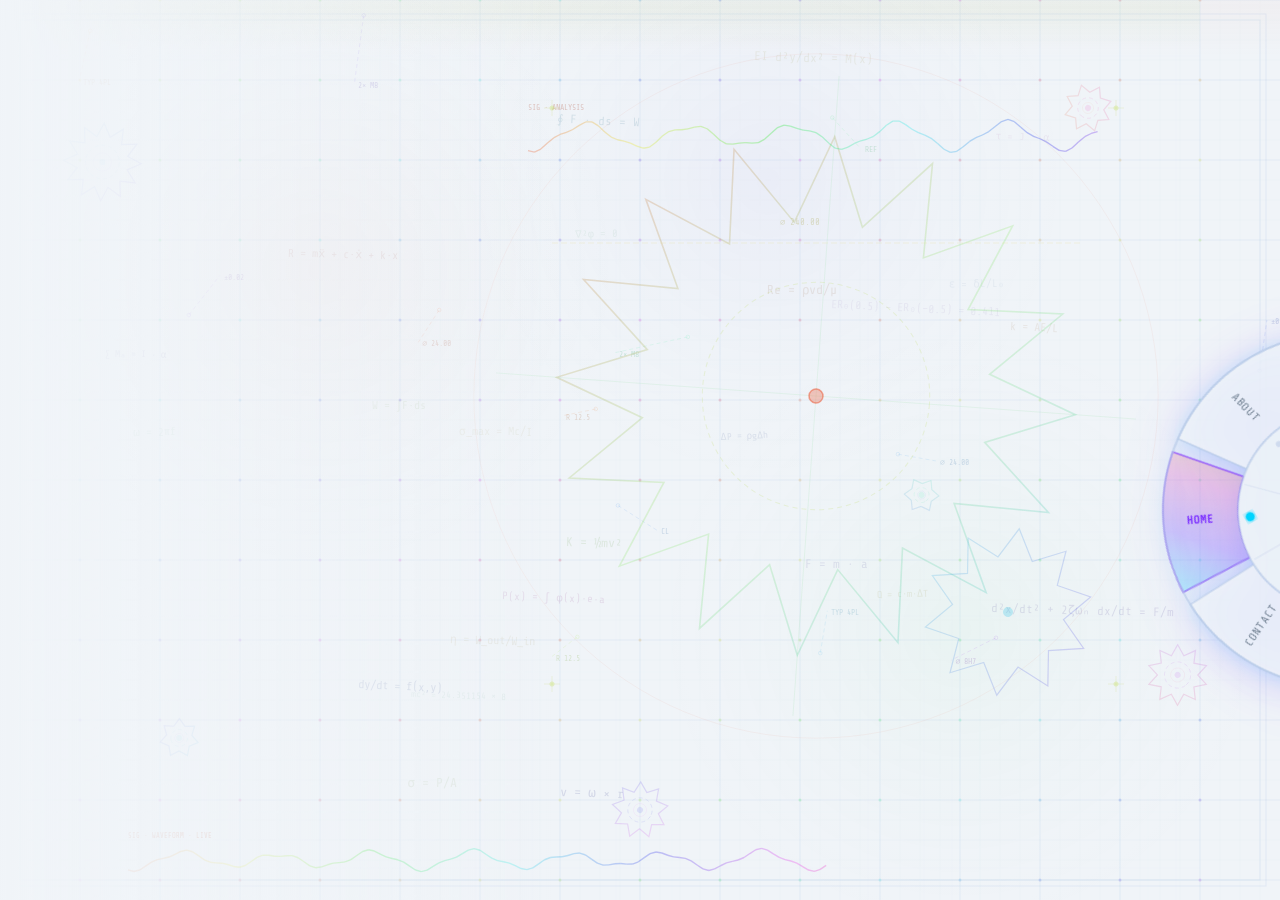
==== index.html @ 02026df6 "Update index.html" ====
<!DOCTYPE html>
<html lang="en">
<head>
<meta charset="UTF-8">
<meta name="viewport" content="width=device-width, initial-scale=1.0, viewport-fit=cover">
<meta name="theme-color" content="#f0f4f8">
<link rel="icon" type="image/x-icon" href="Images/Favicon.png">
<title>Omegga RS</title>
<link rel="stylesheet" href="style.css">
<link href="https://fonts.googleapis.com/css2?family=Share+Tech+Mono&family=Rajdhani:wght@400;500;600;700&family=Space+Mono:wght@400;700&display=swap" rel="stylesheet">
</head>
<body>

<!-- SVG defs for holo gradient on stroke/fill -->
<svg style="position:absolute;width:0;height:0;overflow:hidden" aria-hidden="true">
  <defs>
    <linearGradient id="holo-stroke" x1="0%" y1="0%" x2="100%" y2="0%">
      <stop offset="0%"   stop-color="#00d4ff"/>
      <stop offset="33%"  stop-color="#7b2fff"/>
      <stop offset="66%"  stop-color="#ff3cac"/>
      <stop offset="100%" stop-color="#f8b500"/>
    </linearGradient>
    <linearGradient id="holo-stroke-v" x1="0%" y1="0%" x2="0%" y2="100%">
      <stop offset="0%"   stop-color="#00d4ff"/>
      <stop offset="50%"  stop-color="#7b2fff"/>
      <stop offset="100%" stop-color="#ff3cac"/>
    </linearGradient>
  </defs>
</svg>



<!-- BG CANVAS -->
<canvas id="bg-canvas"></canvas>

<!-- HALF-WHEEL NAV -->
<div id="wheel-nav">
  <svg id="wheel-svg" viewBox="0 0 240 240" fill="none" xmlns="http://www.w3.org/2000/svg"></svg>
</div>

<!-- SPA WRAPPER -->
<div id="app">

  <!-- PAGE: HOME -->
  <div class="page active" id="page-home" style="position:relative;">
    <div id="logo-fixed">
    <img src="Images/Logo.png" alt="Omegga RS">
    </div>
    <canvas id="schematic-canvas" style="position:absolute;inset:0;width:100%;height:100%;pointer-events:none;z-index:0;"></canvas>
    <div style="position:relative;z-index:1;">
      <div class="hero-stamp">// Design. Develop. Deliver</div>
      <h1 class="hero-h1">
        Engineering
        <span class="h1-holo">Innovation</span>
        <span class="h1-sub">Into Reality</span>
      </h1>
      <div class="hero-annotation">
        <div class="ha-bar"></div><div class="ha-dot"></div>
        <div class="ha-label">DWG NO. ORS-2022-001 · REV A</div>
        <div class="ha-line"></div>
      </div>
      <p class="hero-sub">Innovative and tailored mechanical design services — from evolutionary concepts to precision-built special purpose machines — for businesses of all sizes.</p>
      <div class="hero-actions">
        <button class="btn-primary" onclick="goToPage(6)">▶ Start a Project</button>
        <button class="btn-ghost"   onclick="goToPage(5)">View Portfolio</button>
      </div>
      <div class="hero-stats">
        <div class="stat-wrap"><div class="stat-num">40<span class="stat-unit">+</span></div><div class="stat-lbl">Projects Delivered</div></div>
        <div class="stat-wrap"><div class="stat-num">12<span class="stat-unit">+</span></div><div class="stat-lbl">Industries Served</div></div>
        <div class="stat-wrap"><div class="stat-num">100<span class="stat-unit">%</span></div><div class="stat-lbl">Client Retention</div></div>
      </div>
    </div>
  </div>

  <!-- PAGE: ABOUT -->
  <div class="page" id="page-about">
    <div class="holo-eyebrow reveal">About Company</div>
    <h2 class="sec-title reveal">Who We Are</h2>
    <div class="holo-rule reveal"></div>
    <div class="about-grid">
      <div class="reveal">
        <p class="about-body">We, Omegga Right Solutions, offer innovative and tailored design services to businesses of all sizes. With a focus on creativity and functionality, we collaborate closely with our clients to understand their needs and deliver visually captivating and user-friendly solutions.</p>
        <p class="about-body">From evolutionary refinements to ground-up revolutionary designs, our engineering team brings deep mechanical expertise to every project — ensuring each solution is technically rigorous and commercially viable.</p>
        <div class="spec-table">
          <div class="spec-row"><div class="spec-key">Speciality</div><div class="spec-val">Mechanical Design &amp; Automation</div></div>
          <div class="spec-row"><div class="spec-key">Location</div><div class="spec-val">Coimbatore, Tamil Nadu, India</div></div>
          <div class="spec-row"><div class="spec-key">Focus</div><div class="spec-val">Creativity · Functionality · Precision</div></div>
          <div class="spec-row"><div class="spec-key">Clients</div><div class="spec-val">Startup to Enterprise — All Sizes</div></div>
          <div class="spec-row"><div class="spec-key">Standard</div><div class="spec-val">ISO-aligned Design &amp; Analysis</div></div>
        </div>
      </div>
      <div class="about-holo-panel reveal">
        <div class="ahp-inner">
          <div class="ahp-title-block">
            <div class="ahp-tb-label">Omegga Right Solutions — Company Profile</div>
            <div class="ahp-tb-name">Engineering Innovation Into Reality</div>
          </div>
          <div class="ahp-tagline">"We engineer what others only imagine."</div>
          <div class="ahp-tags">
            <span class="ahp-tag">CAD Modelling</span><span class="ahp-tag">FEA Simulation</span>
            <span class="ahp-tag">DFM Review</span><span class="ahp-tag">CAM Programming</span>
            <span class="ahp-tag">Value Engineering</span><span class="ahp-tag">SPM Design</span>
            <span class="ahp-tag">Thermal Analysis</span><span class="ahp-tag">Fatigue Analysis</span>
            <span class="ahp-tag">Re-Engineering</span>
          </div>
        </div>
      </div>
    </div>
    <div class="page-footer">
      <div class="footer-logo">
        <svg viewBox="0 0 64 64" fill="none"><path d="M32 20a12 12 0 1 0 0 24 12 12 0 0 0 0-24z" stroke="url(#holo-stroke)" stroke-width="2"/><path d="M27 4h10v6l2 1 4.24-4.24 7.07 7.07L46.07 18l1 2h6v10h-6l-1 2 4.24 4.24-7.07 7.07L39 39l-2 1v6H27v-6l-2-1-4.24 4.24-7.07-7.07L17.93 32l-1-2H11V20h6l1-2-4.24-4.24 7.07-7.07L25 11l2-1V4z" stroke="url(#holo-stroke)" stroke-width="1.5" stroke-linejoin="round"/></svg>
        OMEGGA RS
      </div>
      <p>© 2022 Omegga Right Solutions · All rights reserved.</p>
    </div>
  </div>

  <!-- PAGE: SERVICES -->
  <div class="page" id="page-services">
    <div class="holo-eyebrow reveal">What We Do</div>
    <h2 class="sec-title reveal">Our Services</h2>
    <div class="holo-rule reveal"></div>
    <p class="sec-lead reveal">Five integrated engineering disciplines — working individually or in combination to take your project from concept to commission.</p>
    <div class="svc-grid reveal" style="margin-top:32px">
      <div class="svc-card svc-feat">
        <div>
          <div class="svc-num">SVC · 01</div>
          <div class="svc-icon-wrap"><svg viewBox="0 0 40 40" fill="none"><circle cx="20" cy="20" r="8" stroke-width="1.5"/><path d="M17 6h6v4l2.5 1L29 7.5 32.5 11 29 14.5l1 2.5H34v6h-4l-1 2.5 3.5 3.5L29 32l-3.5-3.5-2.5 1V34h-6v-4l-2.5-1L11 32.5 7.5 29 11 25.5l-1-2.5H6v-6h4l1-2.5L7.5 11 11 7.5l3.5 3.5 2.5-1V6z" stroke-width="1.5" stroke-linejoin="round"/></svg></div>
          <h3>Mechanical Design</h3>
          <p>Comprehensive design solutions spanning the full spectrum — from incremental evolution to ground-up reinvention, validated with CAD and simulation before a single part is made.</p>
        </div>
        <div style="padding-top:48px"><ul class="svc-sub"><li>Evolutionary Designs</li><li>Revolutionary Designs</li><li>Re-Engineering Designs</li></ul></div>
        <div class="svc-bar-top"></div>
      </div>
      <div class="svc-card">
        <div class="svc-num">SVC · 02</div>
        <div class="svc-icon-wrap"><svg viewBox="0 0 40 40" fill="none"><rect x="5" y="8" width="30" height="24" rx="2" stroke-width="1.5"/><path d="M12 20h4l3-6 4 12 3-6h4" stroke-width="1.5" stroke-linecap="round" stroke-linejoin="round"/></svg></div>
        <h3>Design Analysis</h3>
        <p>Simulation-driven validation ensuring structural integrity, fatigue life, and thermal performance before any metal is cut.</p>
        <ul class="svc-sub"><li>Structural Analysis</li><li>Fatigue Analysis</li><li>Thermal Analysis</li></ul>
        <div class="svc-bar-top"></div>
      </div>
      <div class="svc-card">
        <div class="svc-num">SVC · 03</div>
        <div class="svc-icon-wrap"><svg viewBox="0 0 40 40" fill="none"><rect x="6" y="6" width="12" height="12" rx="1" stroke-width="1.5"/><rect x="22" y="6" width="12" height="12" rx="1" stroke-width="1.5"/><rect x="6" y="22" width="12" height="12" rx="1" stroke-width="1.5"/><rect x="22" y="22" width="12" height="12" rx="1" stroke-width="1.5"/></svg></div>
        <h3>Operational Management</h3>
        <p>End-to-end manufacturing support — CNC toolpath programming to systematic process optimisation for better yields.</p>
        <ul class="svc-sub"><li>CAM Programming</li><li>Process Optimisation</li></ul>
        <div class="svc-bar-top"></div>
      </div>
      <div class="svc-card">
        <div class="svc-num">SVC · 04</div>
        <div class="svc-icon-wrap"><svg viewBox="0 0 40 40" fill="none"><rect x="4" y="16" width="10" height="18" rx="1" stroke-width="1.5"/><rect x="15" y="10" width="10" height="24" rx="1" stroke-width="1.5"/><rect x="26" y="6" width="10" height="28" rx="1" stroke-width="1.5"/><path d="M4 34h32" stroke-width="1.5" stroke-linecap="round"/></svg></div>
        <h3>Customised Machinery</h3>
        <p>Purpose-built machines engineered for your production volumes, space constraints, and budget targets.</p>
        <ul class="svc-sub"><li>Special Purpose Machine Design</li><li>Low Cost Automation Machine Design</li></ul>
        <div class="svc-bar-top"></div>
      </div>
      <div class="svc-card">
        <div class="svc-num">SVC · 05</div>
        <div class="svc-icon-wrap"><svg viewBox="0 0 40 40" fill="none"><path d="M20 6l3.5 7 7.7 1.1-5.6 5.5 1.3 7.7-6.9-3.6-6.9 3.6 1.3-7.7-5.6-5.5 7.7-1.1z" stroke-width="1.5" stroke-linejoin="round"/><path d="M12 30l-4 4M28 30l4 4" stroke-width="1.5" stroke-linecap="round"/></svg></div>
        <h3>Cost Optimisation</h3>
        <p>Systematic cost reduction through rigorous analysis and value engineering — more performance per rupee spent.</p>
        <ul class="svc-sub"><li>Cost Analysis</li><li>Value Engineering</li></ul>
        <div class="svc-bar-top"></div>
      </div>
    </div>
  </div>

  <!-- PAGE: PROCESS -->
  <div class="page" id="page-process">
    <div class="holo-eyebrow reveal">How We Work</div>
    <h2 class="sec-title reveal">From Brief to Build</h2>
    <div class="holo-rule reveal"></div>
    <p class="sec-lead reveal">A structured engineering process that keeps every project on time and on spec.</p>
    <div class="process-track reveal">
      <div class="proc-step"><div class="proc-dial"><svg viewBox="0 0 62 62" fill="none"><circle cx="31" cy="31" r="28" stroke="#d0dbe8" stroke-width="2"/><circle cx="31" cy="31" r="22" stroke="url(#holo-stroke)" stroke-width="1.5" stroke-dasharray="4 3"/><circle cx="31" cy="31" r="14" stroke="#b0c8e0" stroke-width="1"/><circle cx="31" cy="31" r="5" fill="url(#holo-stroke-v)"/><text x="31" y="35" text-anchor="middle" font-family="'Share Tech Mono',monospace" font-size="9" fill="#3a5068">01</text></svg></div><h4>Discover</h4><p>Requirements workshop — map constraints, timelines, and success criteria.</p></div>
      <div class="proc-step"><div class="proc-dial"><svg viewBox="0 0 62 62" fill="none"><circle cx="31" cy="31" r="28" stroke="#d0dbe8" stroke-width="2"/><circle cx="31" cy="31" r="22" stroke="url(#holo-stroke)" stroke-width="1.5" stroke-dasharray="4 3"/><circle cx="31" cy="31" r="14" stroke="#b0c8e0" stroke-width="1"/><circle cx="31" cy="31" r="5" fill="url(#holo-stroke-v)"/><text x="31" y="35" text-anchor="middle" font-family="'Share Tech Mono',monospace" font-size="9" fill="#3a5068">02</text></svg></div><h4>Design</h4><p>CAD modelling, FEA simulation, and tolerance analysis before anything is made.</p></div>
      <div class="proc-step"><div class="proc-dial"><svg viewBox="0 0 62 62" fill="none"><circle cx="31" cy="31" r="28" stroke="#d0dbe8" stroke-width="2"/><circle cx="31" cy="31" r="22" stroke="url(#holo-stroke)" stroke-width="1.5" stroke-dasharray="4 3"/><circle cx="31" cy="31" r="14" stroke="#b0c8e0" stroke-width="1"/><circle cx="31" cy="31" r="5" fill="url(#holo-stroke-v)"/><text x="31" y="35" text-anchor="middle" font-family="'Share Tech Mono',monospace" font-size="9" fill="#3a5068">03</text></svg></div><h4>Prototype</h4><p>Rapid build and structured testing against your acceptance criteria.</p></div>
      <div class="proc-step"><div class="proc-dial"><svg viewBox="0 0 62 62" fill="none"><circle cx="31" cy="31" r="28" stroke="#d0dbe8" stroke-width="2"/><circle cx="31" cy="31" r="22" stroke="url(#holo-stroke)" stroke-width="1.5" stroke-dasharray="4 3"/><circle cx="31" cy="31" r="14" stroke="#b0c8e0" stroke-width="1"/><circle cx="31" cy="31" r="5" fill="url(#holo-stroke-v)"/><text x="31" y="35" text-anchor="middle" font-family="'Share Tech Mono',monospace" font-size="9" fill="#3a5068">04</text></svg></div><h4>Deliver</h4><p>Production hand-off, installation support, and post-commissioning follow-up.</p></div>
    </div>
  </div>

  <!-- PAGE: TEAM -->
  <div class="page" id="page-team">
    <div class="holo-eyebrow reveal">The People</div>
    <h2 class="sec-title reveal">Our Team</h2>
    <div class="holo-rule reveal"></div>
    <p class="sec-lead reveal">United by a single conviction — precision is not optional.</p>
    <div class="team-grid reveal">

      <div class="team-card">
        <div class="team-card-top"></div>
        <div class="team-avatar">
          <div class="team-avatar-ring"></div>
          <div class="team-avatar-inner">
            <svg viewBox="0 0 40 40" fill="none" xmlns="http://www.w3.org/2000/svg"><circle cx="20" cy="14" r="7" stroke-width="1.5"/><path d="M6 36c0-7.732 6.268-14 14-14s14 6.268 14 14" stroke-width="1.5" stroke-linecap="round"/></svg>
          </div>
        </div>
        <div class="team-info">
          <div class="team-id">ENG · 001</div>
          <div class="team-name">Hariharan J</div>
          <div class="team-role">Founder &amp; Lead R&amp;D Engineer</div>
          <div class="team-divider"></div>
          <div class="team-bio">
            Leads innovation and engineering excellence at Omegga Right Solutions, transforming concepts into market-ready products. Specializes in product development, special-purpose machinery, industrial automation, and design optimization, delivering reliable and cost-effective engineering solutions from concept to production.
          </div>
          <div class="team-skills">
            <span class="team-skill">Product Development</span>
            <span class="team-skill">Industrial Automation</span>
            <span class="team-skill">SPM Design</span>
          </div>
        </div>
      </div>  

      <div class="team-card">
        <div class="team-card-top"></div>
        <div class="team-avatar">
          <div class="team-avatar-ring"></div>
          <div class="team-avatar-inner">
            <svg viewBox="0 0 40 40" fill="none" xmlns="http://www.w3.org/2000/svg"><circle cx="20" cy="14" r="7" stroke-width="1.5"/><path d="M6 36c0-7.732 6.268-14 14-14s14 6.268 14 14" stroke-width="1.5" stroke-linecap="round"/></svg>
          </div>
        </div>
        <div class="team-info">
          <div class="team-id">ENG · 002</div>
          <div class="team-name">Yogaraj Prabaharan</div>
          <div class="team-role">Business Development Executive</div>
          <div class="team-divider"></div>
          <div class="team-bio">
            Drives business growth by identifying new opportunities, building strong client relationships, and delivering tailored engineering solutions. Collaborates closely with the technical team to convert customer requirements into successful projects and long-term partnerships.
          </div>
          <div class="team-skills">
            <span class="team-skill">Business Development</span>
            <span class="team-skill">Client Relations</span>
            <span class="team-skill">Sales Strategy</span>
          </div>
        </div>
      </div>

      <div class="team-card">
        <div class="team-card-top"></div>
        <div class="team-avatar">
          <div class="team-avatar-ring"></div>
          <div class="team-avatar-inner">
            <svg viewBox="0 0 40 40" fill="none" xmlns="http://www.w3.org/2000/svg"><circle cx="20" cy="14" r="7" stroke-width="1.5"/><path d="M6 36c0-7.732 6.268-14 14-14s14 6.268 14 14" stroke-width="1.5" stroke-linecap="round"/></svg>
          </div>
        </div>
        <div class="team-info">
          <div class="team-id">ENG · 003</div>
          <div class="team-name">Tamilarasan</div>
          <div class="team-role">Marketing Executive</div>
          <div class="team-divider"></div>
          <div class="team-bio">
            Strengthens the company's brand presence by developing marketing strategies, creating engaging campaigns, and promoting engineering solutions across digital and offline platforms. Focused on generating quality leads and increasing market visibility.
          </div>
          <div class="team-skills">
            <span class="team-skill">Digital Marketing</span>
            <span class="team-skill">Brand Promotion</span>
            <span class="team-skill">Lead Generation</span>
          </div>
        </div>
      </div>

      <div class="team-card">
        <div class="team-card-top"></div>
        <div class="team-avatar">
          <div class="team-avatar-ring"></div>
          <div class="team-avatar-inner">
            <svg viewBox="0 0 40 40" fill="none" xmlns="http://www.w3.org/2000/svg"><circle cx="20" cy="14" r="7" stroke-width="1.5"/><path d="M6 36c0-7.732 6.268-14 14-14s14 6.268 14 14" stroke-width="1.5" stroke-linecap="round"/></svg>
          </div>
        </div>
        <div class="team-info">
          <div class="team-id">ENG · 004</div>
          <div class="team-name">Arshath Dharvesh H</div>
          <div class="team-role">CAD &amp; Product Design Engineer</div>
          <div class="team-divider"></div>
          <div class="team-bio">
            Specializes in transforming innovative concepts into manufacturable products through advanced CAD modeling, product development, and engineering optimization. Experienced in industrial machinery, automation systems, enclosures, and production-ready design solutions.
          </div>
          <div class="team-skills">
            <span class="team-skill">Product Design</span>
            <span class="team-skill">CAD Modeling</span>
            <span class="team-skill">DFM</span>
          </div>
        </div>
      </div>  
    </div>
  </div>

  <!-- PAGE: PORTFOLIO -->
  <div class="page" id="page-portfolio">
    <div class="holo-eyebrow reveal">Selected Work</div>
    <h2 class="sec-title reveal">Portfolio</h2>
    <div class="holo-rule reveal"></div>
    <p class="sec-lead reveal">A cross-section of projects spanning agriculture, medical, and industrial manufacturing.</p>
    <div class="port-grid reveal">
      <div class="port-card"><div class="port-shine"></div><div class="port-num">P-001</div><div class="port-year">2024</div><div class="port-tag">Robotics · Agriculture</div><h3>Autonomous Agricultural Robot</h3><p>GPS-guided field robot with vision-based crop monitoring for sub-1-acre precision agriculture.</p></div>
      <div class="port-card"><div class="port-shine"></div><div class="port-num">P-002</div><div class="port-year">2024</div><div class="port-tag">Product Design · Medical</div><h3>Medical-Grade Device Enclosure</h3><p>IP67 enclosure for portable diagnostic device with EMI shielding and ergonomic form factor.</p></div>
      <div class="port-card"><div class="port-shine"></div><div class="port-num">P-003</div><div class="port-year">2023</div><div class="port-tag">Automation · Manufacturing</div><h3>Special Purpose Machine — SPM</h3><p>Pneumatically actuated multi-station assembly SPM reducing cycle time by 62%.</p></div>
      <div class="port-card"><div class="port-shine"></div><div class="port-num">P-004</div><div class="port-year">2024</div><div class="port-tag">Consultancy · FMCG</div><h3>Packaging Line Optimisation</h3><p>End-to-end DFM audit and line redesign cutting scrap by 38% for a high-volume FMCG client.</p></div>
    </div>
  </div>

  <!-- PAGE: CONTACT -->
  <div class="page" id="page-contact">
    <div class="holo-eyebrow reveal">Get in Touch</div>
    <h2 class="sec-title reveal">Start a Conversation</h2>
    <div class="holo-rule reveal"></div>
    <div class="contact-grid">
      <div class="reveal">
        <p class="contact-intro">Tell us about your project and we'll respond within one working day with an initial scope assessment — no obligation.</p>
        <div class="contact-details">
          <div class="cd-row"><div class="cd-icon">📍</div><div class="cd-text"><a href="https://maps.app.goo.gl/1ox7oFUoErEqBAXW9" target="blank" class="cd-link">Coimbatore, Tamil Nadu, India</a></div></div>
          <div class="cd-row"><div class="cd-icon">✉</div><div class="cd-text"><a href="mailto:omegga.rightsolutions@gmail.com" class="cd-link">omegga.rightsolutions@gmail.com</a></div></div>
          <div class="cd-row"><div class="cd-icon">📞</div><div class="cd-text"><a href="tel:+918667512745" class="cd-link">+91 86675 12745</a></div></div>
        </div>
      </div>
      <div class="reveal">
        <form id="contactForm" class="contact-form">
          <div class="form-fields">
            <div class="form-row-2">
              <div class="field"><label>Name</label><input type="text" id="name" placeholder="Your Name..." required></div>
              <div class="field"><label>Contact No.</label><input type="tel" id="phone" placeholder="9876543210" required></div>
            </div>
            <div class="field"><label>Email Address</label><input type="email" id="email" placeholder="abc.com" required></div>
            <div class="field"><label>Service Needed</label>
              <select id="subject"><option value="">Select a service…</option><option>Mechanical Design</option><option>Design Analysis</option><option>Operational Management</option><option>Customised Machinery</option><option>Cost Optimisation</option><option>Multiple Services</option><option>Other / Not Sure</option></select>
            </div>
            <div class="field"><label>Project Details</label><textarea id="message" placeholder="Describe your project — scope, timeline, constraints…" required></textarea></div>
          </div>
          <div class="form-foot">
            <span class="form-note">▶ Response within 24 hours.</span>
            <button type="submit" class="btn-primary">Send Message ▶</button>
          </div>
        </form>
      </div>
    </div>
    <div class="page-footer">
      <div class="footer-logo">
        <svg viewBox="0 0 64 64" fill="none"><path d="M32 20a12 12 0 1 0 0 24 12 12 0 0 0 0-24z" stroke="url(#holo-stroke)" stroke-width="2"/><path d="M27 4h10v6l2 1 4.24-4.24 7.07 7.07L46.07 18l1 2h6v10h-6l-1 2 4.24 4.24-7.07 7.07L39 39l-2 1v6H27v-6l-2-1-4.24 4.24-7.07-7.07L17.93 32l-1-2H11V20h6l1-2-4.24-4.24 7.07-7.07L25 11l2-1V4z" stroke="url(#holo-stroke)" stroke-width="1.5" stroke-linejoin="round"/></svg>
        OMEGGA RS
      </div>
      <p>© 2022 Omegga Right Solutions · All rights reserved.</p>
      <p>ORS-WEB · REV A · COIMBATORE</p>
    </div>
  </div>

</div><!-- /app -->

<script>
/* ═══════════════════════════════════════════════════════════════
   BACKGROUND CANVAS
═══════════════════════════════════════════════════════════════ */
(function(){
  const canvas = document.getElementById('bg-canvas');
  const ctx    = canvas.getContext('2d');
  let W, H;
  function resize(){ W = canvas.width = innerWidth; H = canvas.height = innerHeight; }
  resize(); window.addEventListener('resize', resize);

  const equations = [
    'R = mẍ + c·ẋ + k·x',  'ER₀(0.5) − ER₀(−0.5) = 0.411',
    'dy/dt = f(x,y)',        '∮ F · ds = W',
    'mc² = 24.351154 × 8',  'P(x) = ∫ φ(x)·e·a',
    'τ = J · α',             'F = m · a',
    '∑ Mₐ = I · α',         'σ = P/A',
    'ε = δL/L₀',            'EI d²y/dx² = M(x)',
    'k = AE/L',              'ω = 2πf',
    'v = ω × r',             'Q = c·m·ΔT',
    'η = W_out/W_in',        'd²x/dt² + 2ζωₙ dx/dt = F/m',
    'ΔP = ρgΔh',             'Re = ρvd/μ',
    'σ_max = Mc/I',          'K = ½mv²',
    'W = ∫F·ds',             '∇²φ = 0',
  ];

  let eqPos = [];
  function genEqPos(){
    eqPos = equations.map(eq => ({
      eq, x: 60 + Math.random()*(W*0.82), y: 60 + Math.random()*(H*0.88),
      angle: (Math.random()-0.5)*0.1, size: 9 + Math.random()*4,
      hue: Math.random()*360, alpha: 0.06 + Math.random()*0.09,
    }));
  }
  genEqPos(); window.addEventListener('resize', ()=>{ resize(); genEqPos(); genAnnotations(); });

  const annotations = [];
  function genAnnotations(){
    annotations.length = 0;
    const labels = ['∅ 24.00','R 12.5','2× M8','TYP 4PL','±0.02','CL','60°','REF','⌀ 8H7'];
    for(let i=0;i<14;i++){
      annotations.push({ x: Math.random()*W, y: Math.random()*H,
        label: labels[i%labels.length], len: 28+Math.random()*48,
        angle: Math.random()*Math.PI*2, hue: Math.random()*360 });
    }
  }
  genAnnotations();

  let gears = [];
  function genGears(){
    gears = [
      {x:W*.08, y:H*.18, r:36, teeth:12, angle:0, speed: 0.0018, hue: 200},
      {x:W*.92, y:H*.75, r:28, teeth:10, angle:1, speed:-0.0022, hue: 280},
      {x:W*.85, y:H*.12, r:22, teeth: 8, angle:2, speed: 0.003,  hue: 320},
      {x:W*.14, y:H*.82, r:18, teeth: 7, angle:3, speed:-0.0028, hue: 190},
      {x:W*.50, y:H*.90, r:26, teeth: 9, angle:0.5,speed:0.002,  hue: 240},
      {x:W*.72, y:H*.55, r:16, teeth: 6, angle:1.2,speed:-0.004, hue: 160},
    ];
  }
  genGears(); window.addEventListener('resize', genGears);

  function drawGear(cx, cy, r, teeth, angle, hue, alpha){
    const ir = r*0.72, tr = r*1.08;
    ctx.save(); ctx.translate(cx, cy); ctx.rotate(angle); ctx.globalAlpha = alpha;
    const hueA = hue%360, hueB = (hue+60)%360;
    const gStroke = ctx.createLinearGradient(-r,-r,r,r);
    gStroke.addColorStop(0,`hsla(${hueA},75%,60%,1)`);
    gStroke.addColorStop(1,`hsla(${hueB},75%,60%,1)`);
    ctx.strokeStyle = gStroke; ctx.lineWidth = 1.2;
    ctx.beginPath();
    for(let i=0;i<teeth*2;i++){
      const a=(i/(teeth*2))*Math.PI*2, rad=i%2===0?tr:ir;
      i===0?ctx.moveTo(Math.cos(a)*rad,Math.sin(a)*rad):ctx.lineTo(Math.cos(a)*rad,Math.sin(a)*rad);
    }
    ctx.closePath(); ctx.stroke();
    ctx.strokeStyle = `hsla(${hueA},70%,60%,0.7)`; ctx.lineWidth=0.8; ctx.setLineDash([4,3]);
    ctx.beginPath(); ctx.arc(0,0,ir*0.65,0,Math.PI*2); ctx.stroke(); ctx.setLineDash([]);
    ctx.strokeStyle = `hsla(${hueB},70%,60%,0.5)`; ctx.lineWidth=0.6;
    ctx.beginPath(); ctx.arc(0,0,ir*0.35,0,Math.PI*2); ctx.stroke();
    ctx.beginPath(); ctx.arc(0,0,3,0,Math.PI*2);
    ctx.fillStyle = `hsla(${hueA},80%,65%,0.8)`; ctx.fill();
    ctx.globalAlpha = 1; ctx.restore();
  }

  function drawWaveform(t){
    const wfx=W*0.10, wfy=H*0.94, wfw=W*0.55, wfh=28;
    const hue=(t*0.6)%360; ctx.save();
    for(let i=1;i<120;i++){
      const x1=wfx+(i-1)/120*wfw, x2=wfx+i/120*wfw;
      const y1=wfy+wfh/2+Math.sin((i-1)*.38+t*.055)*wfh*.42*(Math.sin(i*.65)*.35+.65);
      const y2=wfy+wfh/2+Math.sin(i*.38+t*.055)*wfh*.42*(Math.sin((i+1)*.65)*.35+.65);
      ctx.strokeStyle=`hsla(${(hue+i*2.5)%360},80%,55%,0.28)`; ctx.lineWidth=1.4;
      ctx.beginPath(); ctx.moveTo(x1,y1); ctx.lineTo(x2,y2); ctx.stroke();
    }
    ctx.font='7px "Share Tech Mono",monospace'; ctx.fillStyle=`hsla(${hue},70%,45%,0.3)`;
    ctx.fillText('SIG · WAVEFORM · LIVE',wfx,wfy-8); ctx.restore();
  }

  let t = 0;
  function draw(){
    ctx.clearRect(0, 0, W, H);
    ctx.strokeStyle='rgba(180,200,230,0.42)'; ctx.lineWidth=.5;
    for(let x=0;x<W;x+=80){ ctx.beginPath(); ctx.moveTo(x,0); ctx.lineTo(x,H); ctx.stroke(); }
    for(let y=0;y<H;y+=80){ ctx.beginPath(); ctx.moveTo(0,y); ctx.lineTo(W,y); ctx.stroke(); }
    ctx.strokeStyle='rgba(200,215,235,0.22)'; ctx.lineWidth=.25;
    for(let x=0;x<W;x+=20){ ctx.beginPath(); ctx.moveTo(x,0); ctx.lineTo(x,H); ctx.stroke(); }
    for(let y=0;y<H;y+=20){ ctx.beginPath(); ctx.moveTo(0,y); ctx.lineTo(W,y); ctx.stroke(); }
    for(let x=0;x<W;x+=80) for(let y=0;y<H;y+=80){
      const dh=(t*.5+x*.3+y*.3)%360;
      ctx.beginPath(); ctx.arc(x,y,1.5,0,Math.PI*2);
      ctx.fillStyle=`hsla(${dh},65%,55%,0.22)`; ctx.fill();
    }
    ctx.strokeStyle='rgba(180,200,230,0.25)'; ctx.lineWidth=1;
    ctx.strokeRect(14,14,W-28,H-28); ctx.strokeRect(20,20,W-40,H-40);
    ctx.save();
    eqPos.forEach(ep=>{
      const hue=(ep.hue+t*.15)%360; ctx.save();
      ctx.translate(ep.x,ep.y); ctx.rotate(ep.angle);
      ctx.font=`${ep.size}px 'Share Tech Mono',monospace`;
      ctx.fillStyle=`hsla(${hue},55%,35%,${ep.alpha})`; ctx.fillText(ep.eq,0,0); ctx.restore();
    });
    ctx.restore();
    gears.forEach(g=>{ g.angle += g.speed; drawGear(g.x,g.y,g.r,g.teeth,g.angle,g.hue,0.18); });
    ctx.save(); ctx.font='8px "Share Tech Mono",monospace';
    annotations.forEach(a=>{
      const hue=(a.hue+t*.3)%360, col=`hsla(${hue},80%,50%,0.16)`;
      const ex=a.x+Math.cos(a.angle)*a.len, ey=a.y+Math.sin(a.angle)*a.len;
      ctx.strokeStyle=col; ctx.lineWidth=.6; ctx.setLineDash([4,3]);
      ctx.beginPath(); ctx.moveTo(a.x,a.y); ctx.lineTo(ex,ey); ctx.stroke(); ctx.setLineDash([]);
      ctx.beginPath(); ctx.arc(a.x,a.y,1.8,0,Math.PI*2); ctx.strokeStyle=col; ctx.stroke();
      ctx.fillStyle=`hsla(${hue},65%,38%,0.2)`; ctx.fillText(a.label,ex+4,ey+4);
    });
    ctx.restore();
    drawWaveform(t);
    const scanY=(t*.28)%H, scanHue=(t*.5)%360;
    const sg=ctx.createLinearGradient(0,scanY-50,0,scanY+50);
    sg.addColorStop(0,`hsla(${scanHue},80%,65%,0)`);
    sg.addColorStop(.5,`hsla(${scanHue},80%,65%,0.04)`);
    sg.addColorStop(1,`hsla(${scanHue},80%,65%,0)`);
    ctx.fillStyle=sg; ctx.fillRect(0,scanY-50,W,100);
    [{x:W*.25,y:H*.3,hue:(t*.4)%360},{x:W*.75,y:H*.7,hue:(t*.4+120)%360},{x:W*.6,y:H*.2,hue:(t*.4+240)%360}].forEach(s=>{
      const g=ctx.createRadialGradient(s.x,s.y,0,s.x,s.y,300);
      g.addColorStop(0,`hsla(${s.hue},80%,70%,0.05)`); g.addColorStop(1,'rgba(240,244,248,0)');
      ctx.fillStyle=g; ctx.fillRect(0,0,W,H);
    });
    t++; requestAnimationFrame(draw);
  }
  draw();
})();

/* ═══════════════════════════════════════════════════════════════
   HERO SCHEMATIC CANVAS
═══════════════════════════════════════════════════════════════ */
(function(){
  const el = document.getElementById('schematic-canvas');
  if(!el) return;
  const ctx = el.getContext('2d');
  let t = 0;
  function resize(){ const p=el.parentElement; el.width=p.offsetWidth; el.height=p.offsetHeight; }
  resize(); window.addEventListener('resize', resize);
  function hsl(h,s,l,a){ return `hsla(${h%360},${s}%,${l}%,${a})`; }
  function draw(){
    const W=el.width, H=el.height;
    ctx.clearRect(0,0,W,H);
    const hue=(t*0.5)%360;
    const step=28;
    for(let x=0;x<W;x+=step){ ctx.strokeStyle=`rgba(180,200,230,${0.06+0.03*Math.sin(t*.012+x*.04)})`; ctx.lineWidth=.35; ctx.beginPath(); ctx.moveTo(x,0); ctx.lineTo(x,H); ctx.stroke(); }
    for(let y=0;y<H;y+=step){ ctx.strokeStyle=`rgba(180,200,230,${0.06+0.03*Math.sin(t*.01+y*.04)})`; ctx.lineWidth=.35; ctx.beginPath(); ctx.moveTo(0,y); ctx.lineTo(W,y); ctx.stroke(); }
    const cx=W*.68, cy=H*.44, r=Math.min(W,H)*.27;
    ctx.save(); ctx.translate(cx,cy); ctx.rotate(t*0.003);
    const teeth=16, ir=r*.72, tr=r*1.07;
    const gGrad=ctx.createLinearGradient(-r,-r,r,r);
    gGrad.addColorStop(0,hsl(hue,75,55,.26)); gGrad.addColorStop(.5,hsl((hue+90)%360,75,55,.18)); gGrad.addColorStop(1,hsl((hue+180)%360,75,55,.26));
    ctx.beginPath();
    for(let i=0;i<teeth*2;i++){
      const a=(i/(teeth*2))*Math.PI*2, rad=i%2===0?tr:ir;
      i===0?ctx.moveTo(Math.cos(a)*rad,Math.sin(a)*rad):ctx.lineTo(Math.cos(a)*rad,Math.sin(a)*rad);
    }
    ctx.closePath(); ctx.strokeStyle=gGrad; ctx.lineWidth=1.6; ctx.stroke();
    ctx.strokeStyle=hsl((hue+60)%360,65,55,.18); ctx.lineWidth=1; ctx.setLineDash([5,4]);
    ctx.beginPath(); ctx.arc(0,0,ir*.65,0,Math.PI*2); ctx.stroke(); ctx.setLineDash([]);
    ctx.strokeStyle=hsl((hue+120)%360,60,55,.14); ctx.lineWidth=.6;
    ctx.beginPath(); ctx.moveTo(-r*1.32,0); ctx.lineTo(r*1.32,0); ctx.stroke();
    ctx.beginPath(); ctx.moveTo(0,-r*1.32); ctx.lineTo(0,r*1.32); ctx.stroke();
    ctx.beginPath(); ctx.arc(0,0,7,0,Math.PI*2);
    ctx.fillStyle=hsl(hue,80,60,.35); ctx.fill();
    ctx.strokeStyle=hsl(hue,80,60,.6); ctx.lineWidth=1.5; ctx.stroke(); ctx.restore();
    const pulse=.84+.16*Math.sin(t*.04);
    ctx.strokeStyle=hsl(hue,80,60,.06*pulse); ctx.lineWidth=1;
    ctx.beginPath(); ctx.arc(cx,cy,r*1.45*pulse,0,Math.PI*2); ctx.stroke();
    const cx2=W*.84, cy2=H*.68, r2=r*.32;
    ctx.save(); ctx.translate(cx2,cy2); ctx.rotate(-t*.0075);
    const t2=10, ir2=r2*.72, tr2=r2*1.08;
    const gGrad2=ctx.createLinearGradient(-r2,-r2,r2,r2);
    gGrad2.addColorStop(0,hsl((hue+180)%360,75,55,.22)); gGrad2.addColorStop(1,hsl((hue+240)%360,75,55,.22));
    ctx.beginPath();
    for(let i=0;i<t2*2;i++){
      const a=(i/(t2*2))*Math.PI*2, rad=i%2===0?tr2:ir2;
      i===0?ctx.moveTo(Math.cos(a)*rad,Math.sin(a)*rad):ctx.lineTo(Math.cos(a)*rad,Math.sin(a)*rad);
    }
    ctx.closePath(); ctx.strokeStyle=gGrad2; ctx.lineWidth=1.2; ctx.stroke();
    ctx.beginPath(); ctx.arc(0,0,5,0,Math.PI*2); ctx.fillStyle=hsl((hue+180)%360,80,60,.3); ctx.fill(); ctx.restore();
    const wfx=W*.44, wfy=H*.13, wfw=W*.48, wfh=38;
    for(let i=1;i<90;i++){
      const x1=wfx+(i-1)/90*wfw, x2=wfx+i/90*wfw;
      const y1=wfy+wfh/2+Math.sin((i-1)*.38+t*.06)*wfh*.44*(Math.sin(i*.68)*.3+.7);
      const y2=wfy+wfh/2+Math.sin(i*.38+t*.06)*wfh*.44*(Math.sin((i+1)*.68)*.3+.7);
      ctx.strokeStyle=hsl((hue+i*2.8)%360,80,55,.32); ctx.lineWidth=1.3;
      ctx.beginPath(); ctx.moveTo(x1,y1); ctx.lineTo(x2,y2); ctx.stroke();
    }
    ctx.font='8px "Share Tech Mono",monospace'; ctx.fillStyle=hsl(hue,65,40,.28); ctx.fillText('SIG · ANALYSIS',wfx,wfy-7);
    const dimH=(hue+45)%360;
    ctx.strokeStyle=hsl(dimH,70,55,.18); ctx.lineWidth=.7; ctx.setLineDash([6,3]);
    ctx.beginPath(); ctx.moveTo(W*.46,H*.27); ctx.lineTo(W*.9,H*.27); ctx.stroke(); ctx.setLineDash([]);
    ctx.font='9px "Share Tech Mono",monospace'; ctx.fillStyle=hsl(dimH,60,38,.24); ctx.fillText('∅ 240.00',W*.65,H*.25);
    [[W*.46,H*.12],[W*.93,H*.12],[W*.46,H*.76],[W*.93,H*.76]].forEach(([x,y])=>{
      ctx.strokeStyle=hsl((hue+60)%360,65,50,.2); ctx.lineWidth=.7;
      ctx.beginPath(); ctx.moveTo(x-8,y); ctx.lineTo(x+8,y); ctx.stroke();
      ctx.beginPath(); ctx.moveTo(x,y-8); ctx.lineTo(x,y+8); ctx.stroke();
      ctx.beginPath(); ctx.arc(x,y,2.5,0,Math.PI*2); ctx.fillStyle=hsl((hue+60)%360,70,55,.25); ctx.fill();
    });
    const scanY=(t*.32)%H, scanH=(hue+90)%360;
    const sg=ctx.createLinearGradient(0,scanY-40,0,scanY+40);
    sg.addColorStop(0,hsl(scanH,80,60,0)); sg.addColorStop(.5,hsl(scanH,80,60,.045)); sg.addColorStop(1,hsl(scanH,80,60,0));
    ctx.fillStyle=sg; ctx.fillRect(0,scanY-40,W,80);
    const fade=ctx.createLinearGradient(0,0,W*.46,0);
    fade.addColorStop(0,'rgba(240,244,248,1)'); fade.addColorStop(1,'rgba(240,244,248,0)');
    ctx.fillStyle=fade; ctx.fillRect(0,0,W,H);
    t++; requestAnimationFrame(draw);
  }
  draw();
})();

/* ═══════════════════════════════════════════════════════════════
   HALF-WHEEL NAV — 7 pages now
═══════════════════════════════════════════════════════════════ */
const PAGES = [
  { id:'home',      label:'HOME'      },
  { id:'about',     label:'ABOUT'     },
  { id:'services',  label:'SERVICES'  },
  { id:'process',   label:'PROCESS'   },
  { id:'team',      label:'TEAM'      },
  { id:'portfolio', label:'PORTFOLIO' },
  { id:'contact',   label:'CONTACT'   },
];
let currentPage = 0;
let wheelAngle  = 0;

function buildWheel(){
  const svg = document.getElementById('wheel-svg');
  const n = PAGES.length, cx=120, cy=120;
  const outerR=118, innerR=68, hubR=22, gapAng=0.04;
  svg.innerHTML='';
  const WHEEL_BASE_ROTATION = getWheelBaseRotation();
  const totalRotation=((WHEEL_BASE_ROTATION+wheelAngle)%360+360)%360;
  PAGES.forEach((page,i)=>{
    const startAng=(i/n)*Math.PI*2-Math.PI/2+gapAng, endAng=((i+1)/n)*Math.PI*2-Math.PI/2-gapAng;
    const midAng=(startAng+endAng)/2;
    const x1=cx+Math.cos(startAng)*innerR, y1=cy+Math.sin(startAng)*innerR;
    const x2=cx+Math.cos(startAng)*outerR, y2=cy+Math.sin(startAng)*outerR;
    const x3=cx+Math.cos(endAng)*outerR,   y3=cy+Math.sin(endAng)*outerR;
    const x4=cx+Math.cos(endAng)*innerR,   y4=cy+Math.sin(endAng)*innerR;
    const largeArc=(endAng-startAng>Math.PI)?1:0;
    const d=`M ${x1} ${y1} L ${x2} ${y2} A ${outerR} ${outerR} 0 ${largeArc} 1 ${x3} ${y3} L ${x4} ${y4} A ${innerR} ${innerR} 0 ${largeArc} 0 ${x1} ${y1} Z`;
    const isActive=(i===currentPage);
    let fillColor, strokeColor;
    if(isActive){
      const gId=`seg-grad-${i}`;
      const defs=svg.querySelector('defs')||svg.insertBefore(document.createElementNS('http://www.w3.org/2000/svg','defs'),svg.firstChild);
      const lg=document.createElementNS('http://www.w3.org/2000/svg','linearGradient');
      lg.setAttribute('id',gId); lg.setAttribute('x1','0%'); lg.setAttribute('y1','0%'); lg.setAttribute('x2','100%'); lg.setAttribute('y2','100%');
      [['0%','#00d4ff'],['33%','#7b2fff'],['66%','#ff3cac'],['100%','#f8b500']].forEach(([o,c])=>{ const s=document.createElementNS('http://www.w3.org/2000/svg','stop'); s.setAttribute('offset',o); s.setAttribute('stop-color',c); s.setAttribute('stop-opacity','0.22'); lg.appendChild(s); });
      defs.appendChild(lg); fillColor=`url(#${gId})`; strokeColor='rgba(123,47,255,0.6)';
    } else { fillColor='rgba(240,244,248,0.85)'; strokeColor='rgba(180,200,230,0.5)'; }
    const path=document.createElementNS('http://www.w3.org/2000/svg','path');
    path.setAttribute('d',d); path.setAttribute('fill',fillColor); path.setAttribute('stroke',strokeColor); path.setAttribute('stroke-width','1.2');
    path.dataset.pageIndex=i; path.style.cursor='pointer';
    path.addEventListener('click',()=>goToPage(i));
    path.addEventListener('mouseenter',function(){ if(parseInt(this.dataset.pageIndex)!==currentPage) this.setAttribute('fill','rgba(0,212,255,0.08)'); });
    path.addEventListener('mouseleave',function(){ if(parseInt(this.dataset.pageIndex)!==currentPage) this.setAttribute('fill','rgba(240,244,248,0.85)'); });
    svg.appendChild(path);
    const spoke=document.createElementNS('http://www.w3.org/2000/svg','line');
    spoke.setAttribute('x1',cx+Math.cos(startAng)*innerR); spoke.setAttribute('y1',cy+Math.sin(startAng)*innerR);
    spoke.setAttribute('x2',cx+Math.cos(startAng)*outerR); spoke.setAttribute('y2',cy+Math.sin(startAng)*outerR);
    spoke.setAttribute('stroke','rgba(180,200,230,0.4)'); spoke.setAttribute('stroke-width','.8');
    svg.appendChild(spoke);
    const lx=cx+Math.cos(midAng)*(innerR+(outerR-innerR)*.5), ly=cy+Math.sin(midAng)*(innerR+(outerR-innerR)*.5);
    let labelAngleDeg=midAng*180/Math.PI;
    const onScreenAngle=((labelAngleDeg+totalRotation)%360+360)%360;
    if(onScreenAngle>90&&onScreenAngle<270){ labelAngleDeg+=180; }
    const text=document.createElementNS('http://www.w3.org/2000/svg','text');
    text.setAttribute('x',lx); text.setAttribute('y',ly); text.setAttribute('text-anchor','middle'); text.setAttribute('dominant-baseline','middle');
    text.setAttribute('font-family',"'Share Tech Mono',monospace"); text.setAttribute('font-size','7.5'); text.setAttribute('letter-spacing','.08em'); text.setAttribute('pointer-events','none');
    text.setAttribute('fill',isActive?'#7b2fff':'rgba(60,80,100,0.7)'); text.setAttribute('font-weight',isActive?'bold':'normal');
    text.setAttribute('transform',`rotate(${labelAngleDeg},${lx},${ly})`); text.textContent=page.label;
    svg.appendChild(text);
  });
  const ringCircle=document.createElementNS('http://www.w3.org/2000/svg','circle');
  ringCircle.setAttribute('cx',cx); ringCircle.setAttribute('cy',cy); ringCircle.setAttribute('r',outerR);
  ringCircle.setAttribute('fill','none'); ringCircle.setAttribute('stroke','rgba(180,200,230,0.6)'); ringCircle.setAttribute('stroke-width','1.5');
  svg.appendChild(ringCircle);
  const innerCircle=document.createElementNS('http://www.w3.org/2000/svg','circle');
  innerCircle.setAttribute('cx',cx); innerCircle.setAttribute('cy',cy); innerCircle.setAttribute('r',innerR);
  innerCircle.setAttribute('fill','rgba(240,244,248,0.9)'); innerCircle.setAttribute('stroke','rgba(180,200,230,0.5)'); innerCircle.setAttribute('stroke-width','1.5');
  svg.appendChild(innerCircle);
  for(let i=0;i<8;i++){
    const a=(i/8)*Math.PI*2;
    const sp=document.createElementNS('http://www.w3.org/2000/svg','line');
    sp.setAttribute('x1',cx+Math.cos(a)*hubR); sp.setAttribute('y1',cy+Math.sin(a)*hubR);
    sp.setAttribute('x2',cx+Math.cos(a)*(innerR-2)); sp.setAttribute('y2',cy+Math.sin(a)*(innerR-2));
    sp.setAttribute('stroke','rgba(180,200,230,0.35)'); sp.setAttribute('stroke-width','.7'); svg.appendChild(sp);
  }
  const hub=document.createElementNS('http://www.w3.org/2000/svg','circle');
  hub.setAttribute('cx',cx); hub.setAttribute('cy',cy); hub.setAttribute('r',hubR);
  hub.setAttribute('fill','rgba(255,255,255,0.9)'); hub.setAttribute('stroke','url(#holo-stroke)'); hub.setAttribute('stroke-width','1.8'); svg.appendChild(hub);
  const hubIn=document.createElementNS('http://www.w3.org/2000/svg','circle');
  hubIn.setAttribute('cx',cx); hubIn.setAttribute('cy',cy); hubIn.setAttribute('r',8);
  hubIn.setAttribute('fill','rgba(240,244,248,0.8)'); hubIn.setAttribute('stroke','rgba(123,47,255,0.4)'); hubIn.setAttribute('stroke-width','1'); svg.appendChild(hubIn);
  let hubLabelAngle=0;
  const hubOnScreen=((hubLabelAngle+totalRotation)%360+360)%360;
  if(hubOnScreen>90&&hubOnScreen<270){ hubLabelAngle+=180; }
  const hubLabel=document.createElementNS('http://www.w3.org/2000/svg','text');
  hubLabel.setAttribute('x',cx); hubLabel.setAttribute('y',cy+1); hubLabel.setAttribute('text-anchor','middle'); hubLabel.setAttribute('dominant-baseline','middle');
  hubLabel.setAttribute('font-family',"'Share Tech Mono',monospace"); hubLabel.setAttribute('font-size','6');
  hubLabel.setAttribute('fill','#7b2fff'); hubLabel.setAttribute('letter-spacing','.1em');
  hubLabel.setAttribute('transform',`rotate(${hubLabelAngle},${cx},${cy+1})`); hubLabel.textContent='ORS';
  svg.appendChild(hubLabel);
  PAGES.forEach((p,i)=>{
    const da=(i/n)*Math.PI*2-Math.PI/2+Math.PI/n;
    const dot=document.createElementNS('http://www.w3.org/2000/svg','circle');
    const r=i===currentPage?3:2;
    dot.setAttribute('cx',cx+Math.cos(da)*(innerR-8)); dot.setAttribute('cy',cy+Math.sin(da)*(innerR-8)); dot.setAttribute('r',r);
    const holoColors=['#00d4ff','#7b2fff','#ff3cac','#f8b500','#00e87a','#00d4ff','#ff3cac'];
    dot.setAttribute('fill',i===currentPage?holoColors[i]:'rgba(180,200,230,0.5)');
    dot.setAttribute('pointer-events','none');
    if(i===currentPage){ dot.setAttribute('filter','url(#dot-glow)'); }
    svg.appendChild(dot);
  });
  const defs2=svg.querySelector('defs')||svg.insertBefore(document.createElementNS('http://www.w3.org/2000/svg','defs'),svg.firstChild);
  const filt=document.createElementNS('http://www.w3.org/2000/svg','filter');
  filt.setAttribute('id','dot-glow');
  const feGlow=document.createElementNS('http://www.w3.org/2000/svg','feGaussianBlur');
  feGlow.setAttribute('stdDeviation','2'); feGlow.setAttribute('result','blur');
  const feMerge=document.createElementNS('http://www.w3.org/2000/svg','feMerge');
  ['blur','SourceGraphic'].forEach(n=>{ const m=document.createElementNS('http://www.w3.org/2000/svg','feMergeNode'); m.setAttribute('in',n); feMerge.appendChild(m); });
  filt.appendChild(feGlow); filt.appendChild(feMerge); defs2.appendChild(filt);
}

function isMobile(){ return window.innerWidth <= 640; }
function getWheelBaseRotation(){ return isMobile() ? 60 : -120; }

function goToPage(idx){
  if(idx===currentPage) return;
  const pages=document.querySelectorAll('.page');
  const stepsF=(idx-currentPage+PAGES.length)%PAGES.length;
  const stepsB=(currentPage-idx+PAGES.length)%PAGES.length;
  const delta=stepsF<=stepsB?stepsF:-stepsB;
  wheelAngle-=delta*(360/PAGES.length);
  pages[currentPage].classList.remove('active');
  currentPage=idx;
  pages[currentPage].classList.add('active');
  buildWheel();
  document.getElementById('wheel-svg').style.transform=`rotate(${wheelAngle}deg)`;
  triggerReveals(pages[currentPage]);
  pages[currentPage].scrollTop = 0;
}

function triggerReveals(page){
  setTimeout(()=>{
    page.querySelectorAll('.reveal').forEach((el,i)=>{
      setTimeout(()=>el.classList.add('visible'), i*80);
    });
  }, 100);
}

function getActivePage(){ return document.querySelectorAll('.page')[currentPage]; }
function isAtBottom(el){ return el.scrollHeight - el.scrollTop - el.clientHeight < 4; }
function isAtTop(el)   { return el.scrollTop < 4; }

document.addEventListener('keydown', e=>{
  const el = getActivePage();
  if(e.key==='ArrowDown'||e.key==='ArrowRight'){
    if(currentPage < PAGES.length-1 && isAtBottom(el)){ e.preventDefault(); goToPage(currentPage+1); }
  } else if(e.key==='ArrowUp'||e.key==='ArrowLeft'){
    if(currentPage > 0 && isAtTop(el)){ e.preventDefault(); goToPage(currentPage-1); }
  }
});

let scrollTimer=null;
document.getElementById('app').addEventListener('wheel', e=>{
  const el = getActivePage();
  const goingDown=e.deltaY>0, goingUp=e.deltaY<0;
  if(goingDown && !isAtBottom(el)) return;
  if(goingUp   && !isAtTop(el))   return;
  e.preventDefault();
  if(scrollTimer) return;
  if(goingDown && currentPage < PAGES.length-1){
    scrollTimer=setTimeout(()=>{ scrollTimer=null; }, 800); goToPage(currentPage+1);
  } else if(goingUp && currentPage > 0){
    scrollTimer=setTimeout(()=>{ scrollTimer=null; }, 800); goToPage(currentPage-1);
  }
},{passive:false});

let touchStartY=0, touchStartX=0, swipeLocked=false;
document.getElementById('app').addEventListener('touchstart', e=>{
  touchStartY = e.touches[0].clientY;
  touchStartX = e.touches[0].clientX;
  swipeLocked = false;
},{passive:true});

document.getElementById('app').addEventListener('touchend', e=>{
  if(swipeLocked) return;
  const el = getActivePage();
  const dy = touchStartY - e.changedTouches[0].clientY;
  const dx = touchStartX - e.changedTouches[0].clientX;
  if(Math.abs(dy) < Math.abs(dx) || Math.abs(dy) < 50) return;
  if(dy > 0 && currentPage < PAGES.length-1 && isAtBottom(el)){
    swipeLocked = true; goToPage(currentPage+1);
  } else if(dy < 0 && currentPage > 0 && isAtTop(el)){
    swipeLocked = true; goToPage(currentPage-1);
  }
},{passive:true});

buildWheel();
triggerReveals(document.getElementById('page-home'));

(function(){
  const nav = document.getElementById('wheel-nav');
  let peekTimer = null;
  nav.addEventListener('touchstart', ()=>{
    nav.style.transition = 'bottom .25s ease';
    nav.style.bottom = isMobile() ? '-55px' : '';
    clearTimeout(peekTimer);
    peekTimer = setTimeout(()=>{ nav.style.bottom = ''; }, 2200);
  },{passive:true});
  let resizeTimer;
  window.addEventListener('resize', ()=>{
    clearTimeout(resizeTimer);
    resizeTimer = setTimeout(()=>{ buildWheel(); }, 120);
  });
  if(isMobile()){
    setTimeout(()=>{
      nav.style.transition = 'bottom .4s cubic-bezier(.4,0,.2,1)';
      nav.style.bottom = '-50px';
      setTimeout(()=>{
        nav.style.transition = 'bottom .5s cubic-bezier(.4,0,.2,1)';
        nav.style.bottom = '-100px';
      }, 700);
    }, 1200);
  }
})();

document.getElementById("contactForm").addEventListener("submit", async function(e) {
    e.preventDefault();
    const params = new URLSearchParams();
    params.append("name", document.getElementById("name").value);
    params.append("email", document.getElementById("email").value);
    params.append("phone", document.getElementById("phone").value);
    params.append("subject", document.getElementById("subject").value);
    params.append("message", document.getElementById("message").value);
    try {
        const response = await fetch(
            "https://script.google.com/macros/s/AKfycbyB2CfJJvvnoAvwRzbM9Rs33V-2qxld4kCvIntlr9CA8Hfp5VUoz-BDlOJSKCq3_-5Z/exec",
            { method: "POST", body: params }
        );
        if (!response.ok) throw new Error("Request failed");
        alert("Message Sent Successfully!");
        this.reset();
    } catch (err) {
        console.error(err);
        alert("Failed to send message.");
    }
});
</script>
</body>
</html>
---- style.css ----
/* ══ TOKENS — HOLOGRAPHIC LIGHT ═══════════════════════════════ */
:root {
  --pearl:       #f0f4f8;
  --frost:       #e4eaf2;
  --frost-deep:  #d0dbe8;
  --glass:       rgba(255,255,255,0.55);
  --glass-deep:  rgba(255,255,255,0.72);
  --border-soft: rgba(180,200,230,0.5);
  --border-holo: rgba(160,200,255,0.35);
  --ink-900:     #0f1823;
  --ink-700:     #1e2d3d;
  --ink-500:     #3a5068;
  --ink-300:     #7a9ab8;
  --ink-100:     #b0c8e0;
 
  --holo-1:  #00d4ff;
  --holo-2:  #7b2fff;
  --holo-3:  #ff3cac;
  --holo-4:  #f8b500;
  --holo-5:  #00e87a;
  --holo-grad: linear-gradient(135deg, #00d4ff 0%, #7b2fff 25%, #ff3cac 50%, #f8b500 75%, #00d4ff 100%);
  --holo-grad-h: linear-gradient(90deg, #00d4ff 0%, #7b2fff 25%, #ff3cac 50%, #f8b500 75%, #00e87a 100%);
 
  --mono: 'Share Tech Mono', monospace;
  --data: 'Space Mono', monospace;
  --body: 'Rajdhani', sans-serif;
 
  --wheel-width: 80px; /* desktop space reserved for wheel */
}
 
*, *::before, *::after { box-sizing: border-box; margin: 0; padding: 0; }
html {
  height: 100%;
  overflow: hidden;
  font-size: 15px;
}
body {
  background: var(--pearl);
  color: var(--ink-700);
  font-family: var(--body);
  font-size: 1.06rem;
  line-height: 1.6;
  overflow: hidden;
  height: 100%;
}
 
/* ══ HOLOGRAPHIC UTILITIES ═════════════════════════════════ */
.holo-text {
  background: var(--holo-grad);
  background-size: 200% 200%;
  -webkit-background-clip: text;
  -webkit-text-fill-color: transparent;
  background-clip: text;
  animation: holo-shift 4s linear infinite;
}
@keyframes holo-shift {
  0%   { background-position: 0% 50%; }
  100% { background-position: 200% 50%; }
}
@keyframes shimmer-sweep {
  0%   { transform: translateX(-100%); }
  60%  { transform: translateX(100%); }
  100% { transform: translateX(100%); }
}
@keyframes fade-up {
  from { opacity: 0; transform: translateY(20px); }
  to   { opacity: 1; transform: none; }
}
@keyframes gear-spin { to { transform: rotate(360deg); } }
@keyframes led-holo {
  0%   { background: var(--holo-1); box-shadow: 0 0 6px var(--holo-1); }
  33%  { background: var(--holo-2); box-shadow: 0 0 6px var(--holo-2); }
  66%  { background: var(--holo-3); box-shadow: 0 0 6px var(--holo-3); }
  100% { background: var(--holo-1); box-shadow: 0 0 6px var(--holo-1); }
}
@keyframes blink { 0%,100%{opacity:1;} 50%{opacity:.2;} }
 
/* ══ BG CANVAS ═════════════════════════════════════════════ */
#bg-canvas { position: fixed; inset: 0; z-index: 0; pointer-events: none; }
 
/* ══ SPA WRAPPER ═══════════════════════════════════════════ */
#app {
  width: calc(100vw - var(--wheel-width));
  height: 100vh;
  overflow: hidden;
  position: relative;
  z-index: 1;
}
 
/* ══ FULL-VIEWPORT PAGES ═══════════════════════════════════ */
.page {
  position: absolute;
  inset: 0;
  width: 100%;
  height: 100%;
  overflow-y: auto;
  opacity: 0;
  transform: translateY(40px);
  transition: opacity .55s ease, transform .55s ease;
  pointer-events: none;
  padding: 80px 7% 60px;
  scrollbar-width: thin;
  scrollbar-color: rgba(123,47,255,.2) transparent;
}
.page::-webkit-scrollbar { width: 3px; }
.page::-webkit-scrollbar-thumb { background: linear-gradient(180deg,#00d4ff,#7b2fff); border-radius:4px; }
.page.active { opacity: 1; transform: translateY(0); pointer-events: auto; }
 
/* ══ HALF-WHEEL NAV (desktop only) ════════════════════════ */
#wheel-nav {
  position: fixed;
  right: -120px;
  top: 50%;
  transform: translateY(-50%);
  width: 240px;
  height: 240px;
  z-index: 300;
  transition: right .3s ease;
}
#wheel-nav:hover { right: -80px; }
#wheel-svg {
  transform: translateY(0%);
  width: 150%;
  height: 150%;
  cursor: pointer;
  filter: drop-shadow(-6px 0 24px rgba(123,47,255,.25)) drop-shadow(-2px 0 8px rgba(0,212,255,.2));
  transition: transform .7s cubic-bezier(.4,0,.2,1);
  rotate: -120deg;
}
 
/* ══ MOBILE BOTTOM NAV (hidden — wheel used instead) ═══════ */
#mobile-nav {
  display: none;
}
/* placeholder so old references don't break */
.mob-nav-inner { display: none; }
.mob-nav-btn {
  display: none;
}
.mob-nav-icon {
  font-size: 1.06rem;
  line-height: 1;
  color: var(--ink-300);
  transition: color .2s;
}
.mob-nav-label {
  font-family: var(--data);
  font-size: .47rem;
  letter-spacing: .1em;
  color: var(--ink-300);
  text-transform: uppercase;
  transition: color .2s;
}
.mob-nav-btn.active .mob-nav-icon { color: var(--holo-2); }
.mob-nav-btn.active .mob-nav-label { color: var(--holo-2); }
.mob-nav-btn.active::after {
  content: '';
  position: absolute;
  bottom: 0; left: 20%; right: 20%;
  height: 2px;
  background: var(--holo-grad-h);
  background-size: 300% 100%;
  animation: holo-shift 3s linear infinite;
  border-radius: 2px 2px 0 0;
}
 
/* ══ SCROLL REVEAL ═════════════════════════════════════════ */
.reveal { opacity: 0; transform: translateY(20px); transition: opacity .6s ease, transform .6s ease; }
.reveal.visible { opacity: 1; transform: none; }
 
/* ══ HOLO EYEBROW ══════════════════════════════════════════ */
.holo-eyebrow {
  display: flex; align-items: center; gap: 12px;
  font-family: var(--data); font-size: .68rem;
  letter-spacing: .28em; text-transform: uppercase;
  margin-bottom: 12px;
  background: var(--holo-grad); background-size: 200% 200%;
  -webkit-background-clip: text; -webkit-text-fill-color: transparent;
  background-clip: text; animation: holo-shift 3s linear infinite;
}
.holo-eyebrow::before {
  content: ''; display: block; flex-shrink: 0; width: 20px; height: 1px;
  background: var(--holo-grad-h); -webkit-text-fill-color: initial;
}
.holo-eyebrow::after {
  content: ''; display: block; width: 5px; height: 5px;
  background: var(--holo-grad); background-size: 200% 200%;
  animation: holo-shift 3s linear infinite;
  clip-path: polygon(50% 0,100% 50%,50% 100%,0 50%);
  -webkit-text-fill-color: initial;
}
 
.sec-title {
  font-family: var(--mono); font-size: clamp(1.95rem,3.9vw,3.15rem);
  font-weight: 400; text-transform: uppercase; letter-spacing: .04em;
  line-height: 1.1; color: var(--ink-900); margin-bottom: 14px;
}
.sec-lead { font-size: 1.13rem; font-weight: 500; color: var(--ink-300); max-width: 540px; }
.sec-header { margin-bottom: 48px; }
 
.holo-rule {
  width: 100%; height: 2px;
  background: var(--holo-grad-h); background-size: 300% 100%;
  animation: holo-shift 4s linear infinite;
  margin-bottom: 48px; opacity: .4;
}
 
/* ══ HERO PAGE ══════════════════════════════════════════════ */
.hero-stamp {
  display: inline-flex; align-items: center; gap: 8px;
  padding: 5px 14px; margin-bottom: 28px;
  font-family: var(--data); font-size: .7rem;
  letter-spacing: .2em; color: var(--ink-500); text-transform: uppercase;
  background: var(--glass); border: 1px solid var(--border-soft);
  backdrop-filter: blur(8px);
  position: relative; overflow: hidden;
  animation: fade-up .6s .1s both;
}
.hero-stamp::before { content:''; width:5px; height:5px; border-radius:50%; background:var(--holo-grad); background-size:200% 200%; animation: holo-shift 3s linear infinite, blink 2s ease-in-out infinite; flex-shrink:0; }
.hero-stamp::after { content:''; position:absolute; inset:0; background:linear-gradient(90deg,transparent,rgba(255,255,255,.5),transparent); transform:translateX(-100%); animation:shimmer-sweep 3s ease-in-out infinite; }
 
.hero-h1 {
  font-family: var(--mono); font-size: clamp(2.9rem,6.2vw,5.6rem);
  font-weight: 400; line-height: 1.06; letter-spacing: .02em;
  text-transform: uppercase; color: var(--ink-900);
  animation: fade-up .8s .3s both;
}
.hero-h1 .h1-holo {
  display: block;
  background: var(--holo-grad); background-size: 300% 300%;
  -webkit-background-clip: text; -webkit-text-fill-color: transparent;
  background-clip: text; animation: holo-shift 3s linear infinite;
}
.hero-h1 .h1-sub {
  display: block; font-size: .5em;
  color: var(--ink-300); -webkit-text-fill-color: var(--ink-300);
  letter-spacing: .1em; margin-top: 8px;
}
 
.hero-annotation {
  display: flex; align-items: center; margin: 28px 0 32px;
  animation: fade-up .8s .5s both;
}
.ha-bar  { flex: 0 0 40px; height: 2px; background: var(--holo-grad-h); }
.ha-dot  { width: 6px; height: 6px; border-radius: 50%; background: var(--holo-grad); background-size:200% 200%; animation:holo-shift 3s linear infinite; margin: 0 8px; flex-shrink:0; }
.ha-label { font-family: var(--data); font-size: .66rem; color: var(--ink-300); letter-spacing: .12em; padding: 0 12px; }
.ha-line  { flex: 1; height: 1px; background: var(--border-soft); }
 
.hero-sub {
  font-size: 1.18rem; font-weight: 500; color: var(--ink-500);
  max-width: 500px; line-height: 1.7;
  animation: fade-up .8s .6s both;
}
 
.hero-actions {
  margin-top: 40px; display: flex; gap: 16px; flex-wrap: wrap;
  animation: fade-up .8s .75s both;
}
 
/* BUTTONS */
.btn-primary {
  display: inline-flex; align-items: center; gap: 10px;
  padding: 13px 28px; font-family: var(--mono); font-size: .85rem;
  letter-spacing: .14em; text-transform: uppercase; color: #fff;
  background: var(--holo-grad); background-size: 300% 300%;
  animation: holo-shift 3s linear infinite; border: none; border-radius: 3px;
  cursor: pointer;
  box-shadow: 0 4px 20px rgba(123,47,255,.25), 0 1px 0 rgba(255,255,255,.3) inset;
  transition: box-shadow .3s, transform .2s; position: relative; overflow: hidden;
  -webkit-tap-highlight-color: transparent;
  touch-action: manipulation;
}
.btn-primary::after { content:''; position:absolute; inset:0; background:linear-gradient(90deg,transparent,rgba(255,255,255,.15),transparent); transform:translateX(-100%); animation:shimmer-sweep 2s ease-in-out infinite; }
.btn-primary:hover { box-shadow: 0 6px 32px rgba(123,47,255,.4); transform: translateY(-1px); }
.btn-primary:active { transform: scale(0.97); }
 
.btn-ghost {
  display: inline-flex; align-items: center; gap: 10px;
  padding: 12px 28px; font-family: var(--mono); font-size: .85rem;
  letter-spacing: .14em; text-transform: uppercase;
  color: var(--ink-500); background: var(--glass);
  border: 1px solid var(--border-soft); border-radius: 3px;
  backdrop-filter: blur(8px); cursor: pointer;
  transition: border-color .2s, color .2s, background .2s;
  -webkit-tap-highlight-color: transparent;
  touch-action: manipulation;
}
.btn-ghost:hover { color: var(--ink-700); border-color: var(--ink-100); background: var(--glass-deep); }
.btn-ghost:active { transform: scale(0.97); }
 
.hero-stats { display: flex; gap: 48px; flex-wrap: wrap; margin-top: 56px; animation: fade-up .8s .95s both; }
.stat-wrap { position: relative; padding-left: 14px; }
.stat-wrap::before { content:''; position:absolute; left:0; top:0; bottom:0; width:2px; background:var(--holo-grad); background-size:100% 300%; animation:holo-shift 3s linear infinite; }
.stat-num { font-family: var(--mono); font-size: 2.15rem; color: var(--ink-900); line-height: 1; }
.stat-unit { font-size:.75em; background:var(--holo-grad); background-size:200% 200%; -webkit-background-clip:text; -webkit-text-fill-color:transparent; background-clip:text; animation:holo-shift 3s linear infinite; }
.stat-lbl { font-family: var(--data); font-size: .66rem; letter-spacing: .12em; color: var(--ink-300); text-transform: uppercase; margin-top: 4px; }
 
/* ══ LOGO ════════════════════════════════════════════════════ */
.logo {
  position: absolute;
  right: 7%;
  top: 28px;
  z-index: 10;
}
 
/* ══ ABOUT ══════════════════════════════════════════════════ */
.about-grid { display:grid; grid-template-columns:1fr 1fr; gap:56px; align-items:start; margin-top:40px; }
.about-body { font-size:1.1rem; font-weight:500; color:var(--ink-500); line-height:1.8; margin-bottom:18px; }
 
.spec-table { margin-top:24px; border:1px solid var(--border-soft); border-radius:6px; overflow:hidden; background:var(--glass); backdrop-filter:blur(12px); }
.spec-row { display:grid; grid-template-columns:150px 1fr; border-bottom:1px solid var(--border-soft); }
.spec-row:last-child { border-bottom:none; }
.spec-key { padding:11px 16px; font-family:var(--data); font-size:.68rem; letter-spacing:.14em; text-transform:uppercase; border-right:1px solid var(--border-soft); display:flex; align-items:center; background:var(--holo-grad); background-size:300% 300%; animation:holo-shift 4s linear infinite; -webkit-background-clip:text; -webkit-text-fill-color:transparent; background-clip:text; }
.spec-val { padding:11px 16px; font-family:var(--data); font-size:.82rem; color:var(--ink-700); display:flex; align-items:center; }
 
.about-holo-panel { position:relative; border-radius:8px; overflow:hidden; }
.about-holo-panel::before { content:''; position:absolute; top:0; left:0; right:0; height:2px; background:var(--holo-grad-h); background-size:300% 100%; animation:holo-shift 3s linear infinite; z-index:2; }
.ahp-inner {
  background: var(--glass-deep); backdrop-filter: blur(20px);
  border: 1px solid var(--border-soft); border-radius: 8px;
  padding: 36px; box-shadow: 0 8px 40px rgba(100,140,200,.1), 0 1px 0 rgba(255,255,255,.9) inset;
  position: relative; overflow: hidden;
}
.ahp-inner::before { content:''; position:absolute; top:12px; right:12px; width:10px; height:10px; border-radius:50%; background:var(--holo-grad); background-size:200% 200%; animation:holo-shift 2s linear infinite; box-shadow:0 0 8px rgba(123,47,255,.4); }
.ahp-inner::after  { content:''; position:absolute; bottom:12px; left:12px; width:10px; height:10px; border-radius:50%; background:var(--holo-grad); background-size:200% 200%; animation:holo-shift 2s linear infinite; box-shadow:0 0 8px rgba(0,212,255,.4); }
 
.ahp-title-block { border:1px solid var(--border-soft); border-radius:4px; overflow:hidden; margin-bottom:24px; }
.ahp-tb-label { padding:8px 14px; background:rgba(200,220,240,.3); font-family:var(--data); font-size:.66rem; letter-spacing:.18em; color:var(--ink-300); text-transform:uppercase; border-bottom:1px solid var(--border-soft); }
.ahp-tb-name { padding:12px 14px; font-family:var(--mono); font-size:1.12rem; color:var(--ink-900); text-transform:uppercase; letter-spacing:.06em; }
 
.ahp-tagline { font-family:var(--mono); font-size:.99rem; color:var(--ink-500); font-style:italic; padding:12px 16px; margin-bottom:24px; position:relative; }
.ahp-tagline::before { content:''; position:absolute; left:0; top:0; bottom:0; width:2px; background:var(--holo-grad); background-size:100% 300%; animation:holo-shift 3s linear infinite; }
 
.ahp-tags { display:flex; flex-wrap:wrap; gap:8px; }
.ahp-tag { padding:5px 12px; background:rgba(255,255,255,.6); border:1px solid var(--border-soft); border-radius:100px; font-family:var(--data); font-size:.68rem; letter-spacing:.1em; color:var(--ink-500); text-transform:uppercase; transition:border-color .2s, color .2s, background .2s; cursor:default; }
.ahp-tag:hover { border-color:transparent; color:#fff; background:var(--holo-grad); background-size:200% 200%; animation:holo-shift 2s linear infinite; }
 
/* ══ SERVICES ═══════════════════════════════════════════════ */
.svc-grid { display:grid; grid-template-columns:repeat(auto-fit,minmax(270px,1fr)); gap:16px; margin-top:40px; }
.svc-card {
  background: var(--glass-deep); backdrop-filter: blur(16px);
  border: 1px solid var(--border-soft); border-radius: 8px;
  padding: 32px 28px 26px; position: relative; overflow: hidden;
  transition: box-shadow .3s, transform .3s, border-color .3s;
  box-shadow: 0 2px 16px rgba(100,140,200,.08), 0 1px 0 rgba(255,255,255,.8) inset;
}
.svc-card:hover { transform:translateY(-3px); box-shadow:0 12px 40px rgba(100,140,200,.18); border-color:rgba(160,180,220,.6); }
.svc-card::before { content:''; position:absolute; inset:0; background:linear-gradient(135deg,rgba(0,212,255,.04),rgba(123,47,255,.04),rgba(255,60,172,.04)); opacity:0; transition:opacity .3s; pointer-events:none; }
.svc-card:hover::before { opacity:1; }
 
.svc-bar-top { position:absolute; top:0; left:0; right:0; height:2px; background:var(--holo-grad-h); background-size:300% 100%; animation:holo-shift 3s linear infinite; transform:scaleX(0); transform-origin:left; transition:transform .4s; }
.svc-card:hover .svc-bar-top { transform:scaleX(1); }
 
.svc-num { font-family:var(--data); font-size:.66rem; letter-spacing:.2em; margin-bottom:18px; display:flex; align-items:center; gap:10px; background:var(--holo-grad); background-size:200% 200%; animation:holo-shift 4s linear infinite; -webkit-background-clip:text; -webkit-text-fill-color:transparent; background-clip:text; }
.svc-num::after { content:''; flex:1; height:1px; background:var(--border-soft); -webkit-text-fill-color:initial; }
 
.svc-icon-wrap { width:42px; height:42px; border-radius:8px; background:rgba(255,255,255,.6); border:1px solid var(--border-soft); display:flex; align-items:center; justify-content:center; margin-bottom:16px; position:relative; overflow:hidden; transition:background .3s; }
.svc-icon-wrap::before { content:''; position:absolute; inset:0; background:var(--holo-grad); background-size:300% 300%; animation:holo-shift 3s linear infinite; opacity:0; transition:opacity .3s; }
.svc-card:hover .svc-icon-wrap::before { opacity:.12; }
.svc-icon-wrap svg { width:22px; height:22px; stroke:var(--ink-500); transition:stroke .3s; }
.svc-card:hover .svc-icon-wrap svg { stroke:var(--holo-2); }
 
.svc-card h3 { font-family:var(--mono); font-size:1.07rem; font-weight:400; text-transform:uppercase; letter-spacing:.06em; color:var(--ink-900); margin-bottom:10px; }
.svc-card p  { font-size:1.01rem; color:var(--ink-500); line-height:1.65; margin-bottom:18px; }
 
.svc-sub { list-style:none; padding-top:14px; border-top:1px solid var(--border-soft); display:flex; flex-direction:column; gap:6px; }
.svc-sub li { font-family:var(--data); font-size:.71rem; letter-spacing:.06em; color:var(--ink-300); padding-left:14px; position:relative; }
.svc-sub li::before { content:'▸'; position:absolute; left:0; background:var(--holo-grad); background-size:200% 200%; animation:holo-shift 3s linear infinite; -webkit-background-clip:text; -webkit-text-fill-color:transparent; background-clip:text; }
 
.svc-card.svc-feat { grid-column:span 2; display:grid; grid-template-columns:1fr 1fr; gap:32px; align-items:start; }
 
/* ══ PROCESS ════════════════════════════════════════════════ */
.process-track { display:grid; grid-template-columns:repeat(4,1fr); gap:0; position:relative; margin-top:48px; }
.process-track::before { content:''; position:absolute; top:31px; left:calc(12.5% + 2px); right:calc(12.5% + 2px); height:2px; background:var(--holo-grad-h); background-size:300% 100%; animation:holo-shift 3s linear infinite; opacity:.4; z-index:0; }
.proc-step { padding:0 20px; position:relative; z-index:1; text-align:center; }
.proc-dial { width:62px; height:62px; margin:0 auto 28px; }
.proc-dial svg { width:100%; height:100%; filter:drop-shadow(0 2px 8px rgba(123,47,255,.2)); }
.proc-step h4 { font-family:var(--mono); font-size:1.01rem; text-transform:uppercase; letter-spacing:.06em; color:var(--ink-900); margin-bottom:8px; }
.proc-step p  { font-size:.96rem; color:var(--ink-300); line-height:1.6; }
 
/* ══ PORTFOLIO ══════════════════════════════════════════════ */
.port-grid { display:grid; grid-template-columns:repeat(12,1fr); gap:14px; margin-top:40px; }
.port-card { background:var(--glass-deep); backdrop-filter:blur(16px); border:1px solid var(--border-soft); border-radius:8px; padding:32px; position:relative; overflow:hidden; min-height:220px; display:flex; flex-direction:column; justify-content:flex-end; transition:box-shadow .3s, transform .3s; box-shadow:0 2px 16px rgba(100,140,200,.08); }
.port-card:hover { transform:translateY(-3px); box-shadow:0 12px 40px rgba(100,140,200,.16); }
.port-card:nth-child(1){grid-column:span 7;} .port-card:nth-child(2){grid-column:span 5;}
.port-card:nth-child(3){grid-column:span 5;} .port-card:nth-child(4){grid-column:span 7;}
 
.port-shine { position:absolute; top:0; left:0; right:0; height:2px; background:var(--holo-grad-h); background-size:300% 100%; animation:holo-shift 3s linear infinite; transform:scaleX(0); transform-origin:left; transition:transform .4s; }
.port-card:hover .port-shine { transform:scaleX(1); }
 
.port-num { position:absolute; top:18px; left:22px; font-family:var(--data); font-size:.66rem; letter-spacing:.15em; background:var(--holo-grad); background-size:200% 200%; animation:holo-shift 3s linear infinite; -webkit-background-clip:text; -webkit-text-fill-color:transparent; background-clip:text; padding-left:8px; border-left:2px solid; border-image:var(--holo-grad) 1; }
.port-year { position:absolute; top:18px; right:18px; font-family:var(--data); font-size:.66rem; color:var(--ink-100); }
.port-tag { font-family:var(--data); font-size:.68rem; letter-spacing:.14em; text-transform:uppercase; margin-bottom:8px; background:var(--holo-grad); background-size:200% 200%; animation:holo-shift 4s linear infinite; -webkit-background-clip:text; -webkit-text-fill-color:transparent; background-clip:text; }
.port-card h3 { font-family:var(--mono); font-size:1.12rem; text-transform:uppercase; letter-spacing:.04em; color:var(--ink-900); margin-bottom:6px; }
.port-card p  { font-size:.96rem; color:var(--ink-500); }
 
/* ══ CONTACT ════════════════════════════════════════════════ */
.contact-grid { display:grid; grid-template-columns:1fr 1.4fr; gap:60px; align-items:start; margin-top:40px; }
.contact-intro { font-size:1.07rem; color:var(--ink-500); margin-bottom:32px; line-height:1.75; }
 
.contact-details { border:1px solid var(--border-soft); border-radius:6px; overflow:hidden; background:var(--glass); backdrop-filter:blur(12px); }
.cd-row { display:grid; grid-template-columns:42px 1fr; border-bottom:1px solid var(--border-soft); }
.cd-row:last-child { border-bottom:none; }
.cd-icon { background:rgba(255,255,255,.4); border-right:1px solid var(--border-soft); display:flex; align-items:center; justify-content:center; font-size:1.01rem; padding:13px 0; }
.cd-text { padding:11px 14px; font-family:var(--data); font-size:.79rem; color:var(--ink-700); letter-spacing:.05em; display:flex; align-items:center; }
.cd-link { text-decoration: none; color: inherit;}
.contact-form {
  background: var(--glass-deep); border: 1px solid var(--border-soft);
  border-radius: 8px; padding: 36px; backdrop-filter: blur(20px);
  box-shadow: 0 4px 32px rgba(100,140,200,.1), 0 1px 0 rgba(255,255,255,.9) inset;
  position: relative; overflow: hidden;
}
.contact-form::before { content:''; position:absolute; top:0; left:0; right:0; height:2px; background:var(--holo-grad-h); background-size:300% 100%; animation:holo-shift 3s linear infinite; }
 
.form-fields { display:flex; flex-direction:column; gap:14px; }
.form-row-2  { display:grid; grid-template-columns:1fr 1fr; gap:14px; }
.field       { display:flex; flex-direction:column; gap:5px; }
.field label { font-family:var(--data); font-size:.66rem; letter-spacing:.18em; text-transform:uppercase; background:var(--holo-grad); background-size:200% 200%; animation:holo-shift 4s linear infinite; -webkit-background-clip:text; -webkit-text-fill-color:transparent; background-clip:text; }
.field input,.field textarea,.field select { background:rgba(255,255,255,.7); border:1px solid var(--border-soft); border-radius:4px; padding:11px 14px; color:var(--ink-700); font-family:var(--data); font-size:.88rem; outline:none; transition:border-color .2s,box-shadow .2s; width:100%; backdrop-filter:blur(4px); }
.field input:focus,.field textarea:focus,.field select:focus { border-color:var(--holo-2); box-shadow:0 0 0 3px rgba(123,47,255,.1); }
.field textarea { resize:vertical; min-height:110px; }
.field select option { background:var(--pearl); color:var(--ink-700); }
::placeholder { color:var(--ink-100); }
.form-foot { margin-top:20px; display:flex; align-items:center; justify-content:space-between; flex-wrap:wrap; gap:14px; }
.form-note { font-family:var(--data); font-size:.68rem; color:var(--ink-100); letter-spacing:.08em; }
 
/* ══ FOOTER ═════════════════════════════════════════════════ */
.page-footer { margin-top:48px; padding-top:24px; border-top:1px solid var(--border-soft); display:flex; align-items:center; justify-content:space-between; flex-wrap:wrap; gap:12px; position:relative; }
.page-footer::before { content:''; position:absolute; top:0; left:0; right:0; height:2px; background:var(--holo-grad-h); background-size:300% 100%; animation:holo-shift 4s linear infinite; opacity:.4; }
.footer-logo { display:flex; align-items:center; gap:10px; font-family:var(--mono); font-size:1.01rem; color:var(--ink-900); letter-spacing:.1em; }
.footer-logo svg { width:22px; height:22px; animation:gear-spin 8s linear infinite; }
.page-footer p { font-family:var(--data); font-size:.66rem; color:var(--ink-300); letter-spacing:.08em; }
 
/* ══ TABLET BREAKPOINT (≤900px) ══════════════════════════════ */
@media(max-width:900px){
  .about-grid { grid-template-columns:1fr; }
  .contact-grid { grid-template-columns:1fr; gap:40px; }
  .form-row-2 { grid-template-columns:1fr; }
  .process-track { grid-template-columns:1fr 1fr; gap:32px; }
  .process-track::before { display:none; }
  .port-card:nth-child(n) { grid-column:span 12; }
  .svc-card.svc-feat { grid-column:span 1; display:block; }
  .svc-grid { grid-template-columns:1fr 1fr; }
}
 
/* ══ MOBILE BREAKPOINT (≤640px) ══════════════════════════════
   Wheel moves to bottom-right corner as a half-disc peeking
   up from the bottom edge — thumb-friendly, visually intact.
   The app fills full width; the wheel floats over content.
═══════════════════════════════════════════════════════════════ */
@media(max-width:640px){
  :root { --wheel-width: 0px; }
 
  /* App fills full width — wheel floats over it */
  #app { width: 100vw; height: 100vh; }
 
  /* ── Wheel: bottom-right half-disc ── */
  /* Container sits at bottom-right, half hidden below screen */
  #wheel-nav {
    right: -20px !important;
    left: auto;
    bottom: -100px;
    top: auto;
    width: 200px;
    height: 200px;
    transform: none;
    transition: bottom .3s ease;
  }
  /* Peek up more on hover (desktop with touch emulation) */
  #wheel-nav:hover,
  #wheel-nav:focus-within { bottom: -60px; }
  /* The SVG: flat bottom edge faces screen edge, half-disc pokes up */
  #wheel-svg {
    width: 100%;
    height: 100%;
    rotate: 60deg;
    filter: drop-shadow(0 -4px 20px rgba(123,47,255,.3)) drop-shadow(0 -2px 8px rgba(0,212,255,.2));
    transition: transform .7s cubic-bezier(.4,0,.2,1);
  }
 
  /* Pages: full width, bottom padding so content isn't hidden behind wheel */
  .page { padding: 70px 5% 120px; }
 
  /* Logo */
  .logo { right: 5%; top: 20px; width: 80px !important; }
 
  /* Hero */
  .hero-stamp { font-size: .62rem; }
  .hero-h1 { font-size: clamp(2.2rem, 8.8vw, 3.3rem); }
  .ha-label { font-size: .56rem; letter-spacing: .08em; }
  .hero-sub { font-size: 1.05rem; }
  .hero-actions { margin-top: 28px; gap: 12px; }
  .btn-primary, .btn-ghost { padding: 12px 20px; font-size: .8rem; }
  .hero-stats { gap: 20px; margin-top: 36px; }
  .stat-num { font-size: 1.65rem; }
 
  /* Section title */
  .sec-title { font-size: clamp(1.55rem, 6.6vw, 2.2rem); }
 
  /* About */
  .spec-row { grid-template-columns: 110px 1fr; }
  .spec-key, .spec-val { font-size: .65rem; padding: 9px 10px; }
  .ahp-inner { padding: 24px 18px; }
 
  /* Services — single column */
  .svc-grid { grid-template-columns: 1fr; }
  .svc-card.svc-feat { grid-column: span 1; display: block; }
  .svc-card { padding: 24px 20px 20px; }
 
  /* Process */
  .process-track { grid-template-columns: 1fr 1fr; gap: 24px; }
  .proc-step { padding: 0 8px; }
 
  /* Portfolio */
  .port-grid { grid-template-columns: 1fr; gap: 12px; }
  .port-card { grid-column: span 1 !important; min-height: 180px; padding: 24px 20px; }
 
  /* Contact form */
  .contact-form { padding: 24px 18px; }
  .form-row-2 { grid-template-columns: 1fr; }
 
  /* Footer */
  .page-footer { flex-direction: column; align-items: flex-start; gap: 8px; }
}
 
/* ══ VERY SMALL (≤380px) ══════════════════════════════════════ */
@media(max-width:380px){
  #wheel-nav {
    width: 160px;
    height: 160px;
    bottom: -80px;
    right: -16px !important;
  }
  #wheel-nav:hover,
  #wheel-nav:focus-within { bottom: -50px; }
  .page { padding: 60px 4% 100px; }
  .hero-h1 { font-size: clamp(1.9rem, 7.8vw, 2.7rem); }
  .process-track { grid-template-columns: 1fr; }
  .hero-actions { flex-direction: column; }
  .btn-primary, .btn-ghost { width: 100%; justify-content: center; }
  .hero-stats { gap: 16px; }
}
 
/* ══ TOUCH DEVICE OPTIMIZATIONS ══════════════════════════════ */
@media(hover: none) {
  /* Remove hover effects on touch — they "stick" */
  .svc-card:hover,
  .port-card:hover { transform: none; box-shadow: 0 2px 16px rgba(100,140,200,.08); }
  .svc-card:hover .svc-bar-top,
  .port-card:hover .port-shine { transform: scaleX(0); }
  .btn-primary:hover { transform: none; box-shadow: 0 4px 20px rgba(123,47,255,.25); }
  /* Touch active states instead */
  .svc-card:active { transform: scale(0.98); }
  .port-card:active { transform: scale(0.98); }
}
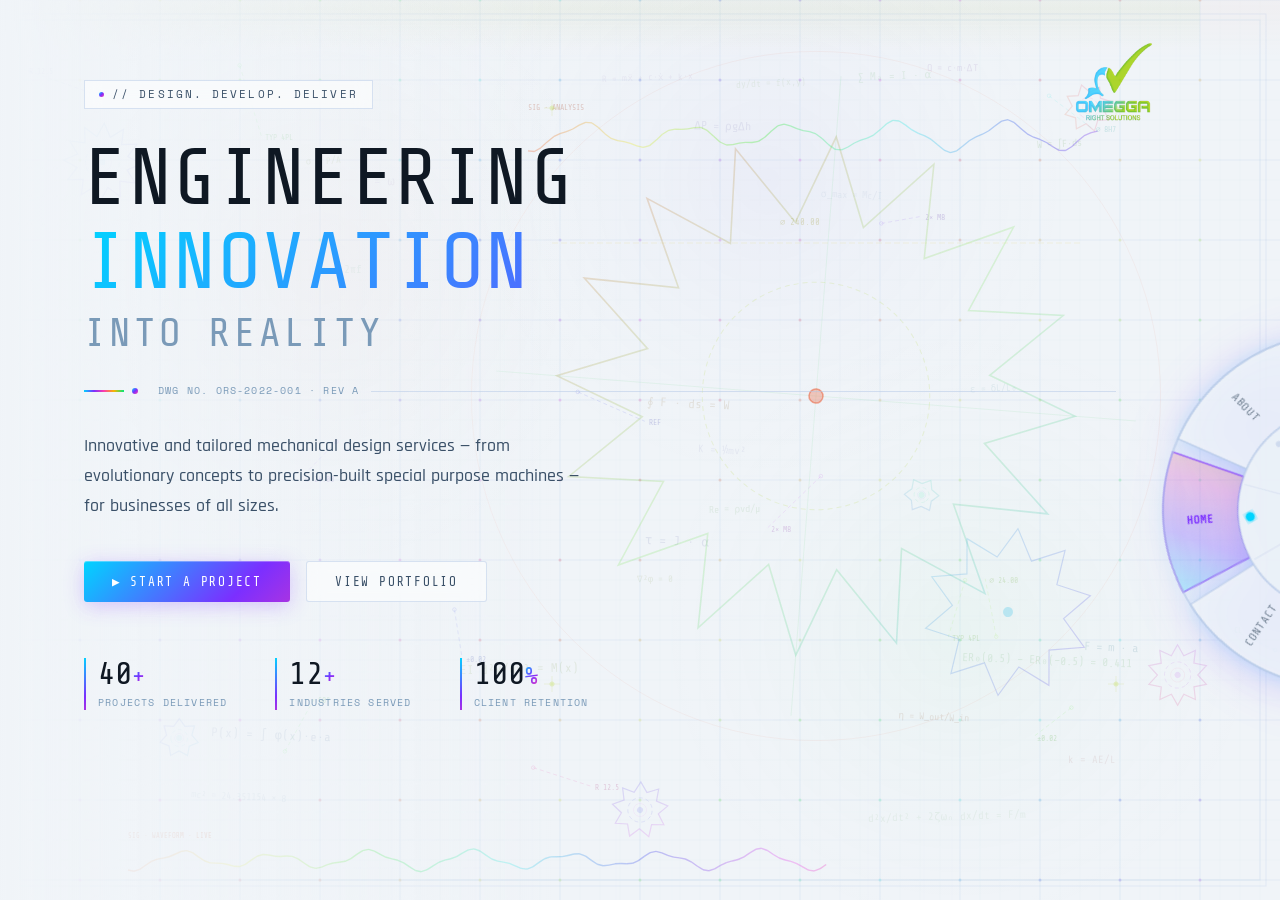
==== commit ab3665fa: "Update index.html" ====
--- a/index.html
+++ b/index.html
@@ -5,9 +5,102 @@
 <meta name="viewport" content="width=device-width, initial-scale=1.0, viewport-fit=cover">
 <meta name="theme-color" content="#f0f4f8">
 <link rel="icon" type="image/x-icon" href="Images/Favicon.png">
-<title>Omegga RS</title>
+<title>Omegga Right Solutions | Product Design & Industrial Automation</title>
+<meta name="description" content="Omegga Right Solutions provides product design, CAD modeling, industrial automation, special purpose machine design, reverse engineering, manufacturing support, and engineering consultancy in India.">
+<meta name="keywords" content="Product Design, CAD Design, SolidWorks, Industrial Automation, SPM Design, Mechanical Design, Reverse Engineering, Engineering Consultancy, Omegga Right Solutions, Coimbatore">
+<meta name="author" content="Omegga Right Solutions">
+<meta name="robots" content="index,follow">
 <link rel="stylesheet" href="style.css">
 <link href="https://fonts.googleapis.com/css2?family=Share+Tech+Mono&family=Rajdhani:wght@400;500;600;700&family=Space+Mono:wght@400;700&display=swap" rel="stylesheet">
+<script type="application/ld+json">
+{
+  "@context": "https://schema.org",
+  "@type": "ProfessionalService",
+
+  "name": "Omegga Right Solutions",
+
+  "url": "https://omegga-rs.vercel.app",
+
+  "logo": "https://omegga-rs.vercel.app/Images/Logo.png",
+
+  "image": "https://omegga-rs.vercel.app/Images/Logo.png",
+
+  "description": "Omegga Right Solutions provides product design, CAD modelling, industrial automation, special purpose machine design, reverse engineering and engineering consultancy.",
+
+  "telephone": "+91-8667512745",
+
+  "email": "omegga.rightsolutions@gmail.com",
+
+  "address":{
+  "@type":"PostalAddress",
+  "streetAddress":"1/229A, Vellanaipatti Road, Kamalam Nagar, Kovilpalayam, Kallipalayam",
+  "addressLocality":"Coimbatore",
+  "addressRegion":"Tamil Nadu",
+  "postalCode":"641107",
+  "addressCountry":"IN"
+  }
+
+  "areaServed":"Worldwide"
+
+  "openingHours":[
+  "Mo-Sa 08:00-17:00",
+  ]
+
+  "founder":{
+  "@type":"Person",
+  "name":"Hariharan J"
+  }
+
+  "contactPoint":{
+  "@type":"ContactPoint",
+  "telephone":"+91-8667512745",
+  "contactType":"customer support",
+  "availableLanguage":[
+      "English",
+      "Tamil"
+  ]
+  }
+
+  "sameAs": [
+    "https://www.instagram.com/omegga_right_solutions?igsh=MXI5MWpsc2owOGllcg=="
+  ]
+  "hasOfferCatalog":{
+    "@type":"OfferCatalog",
+    "name":"Engineering Services",
+    "itemListElement":[
+      {
+        "@type":"Offer",
+        "itemOffered":{
+          "@type":"Service",
+          "name":"Product Design"
+        }
+      },
+      {
+        "@type":"Offer",
+        "itemOffered":{
+          "@type":"Service",
+          "name":"Industrial Automation"
+        }
+      },
+      {
+        "@type":"Offer",
+        "itemOffered":{
+          "@type":"Service",
+          "name":"Special Purpose Machine Design"
+        }
+      },
+      {
+        "@type":"Offer",
+        "itemOffered":{
+          "@type":"Service",
+          "name":"Reverse Engineering"
+        }
+      }
+    ]
+  }
+
+}
+</script>
 </head>
 <body>
 
--- a/style.css
+++ b/style.css
@@ -1,4 +1,3 @@
-
 /* ══ TOKENS — HOLOGRAPHIC LIGHT ═══════════════════════════════ */
 :root {
   --pearl:       #f0f4f8;
@@ -26,15 +25,11 @@
   --data: 'Space Mono', monospace;
   --body: 'Rajdhani', sans-serif;
  
-  --wheel-width: 80px; /* desktop space reserved for wheel */
+  --wheel-width: 80px;
 }
  
 *, *::before, *::after { box-sizing: border-box; margin: 0; padding: 0; }
-html {
-  height: 100%;
-  overflow: hidden;
-  font-size: 15px;
-}
+html { height: 100%; overflow: hidden; font-size: 15px; }
 body {
   background: var(--pearl);
   color: var(--ink-700);
@@ -79,6 +74,27 @@
 /* ══ BG CANVAS ═════════════════════════════════════════════ */
 #bg-canvas { position: fixed; inset: 0; z-index: 0; pointer-events: none; }
  
+/* ══ FIXED LOGO ══════════════════════════════════════════════
+   Wrapper sits at body level, no transform/filter on any ancestor.
+   The <img> itself uses no position so it can't be re-contained.
+   z-index 9999 keeps it above wheel-nav (z:300) and all pages.
+══════════════════════════════════════════════════════════════ */
+#logo-fixed {
+  position: absolute;
+  right: 40px;
+  top: 30px;
+  z-index: 1;
+}
+#logo-fixed img {
+    width:90px;
+    opacity:0.85;      /* background effect */
+    pointer-events:none;
+}
+#logo-fixed img:hover {
+  filter: drop-shadow(0 4px 20px rgba(123,47,255,0.38));
+  transform: scale(1.04);
+}
+
 /* ══ SPA WRAPPER ═══════════════════════════════════════════ */
 #app {
   width: calc(100vw - var(--wheel-width));
@@ -107,7 +123,7 @@
 .page::-webkit-scrollbar-thumb { background: linear-gradient(180deg,#00d4ff,#7b2fff); border-radius:4px; }
 .page.active { opacity: 1; transform: translateY(0); pointer-events: auto; }
  
-/* ══ HALF-WHEEL NAV (desktop only) ════════════════════════ */
+/* ══ HALF-WHEEL NAV ════════════════════════════════════════ */
 #wheel-nav {
   position: fixed;
   right: -120px;
@@ -129,42 +145,10 @@
   rotate: -120deg;
 }
  
-/* ══ MOBILE BOTTOM NAV (hidden — wheel used instead) ═══════ */
-#mobile-nav {
-  display: none;
-}
-/* placeholder so old references don't break */
+#mobile-nav { display: none; }
 .mob-nav-inner { display: none; }
-.mob-nav-btn {
-  display: none;
-}
-.mob-nav-icon {
-  font-size: 1.06rem;
-  line-height: 1;
-  color: var(--ink-300);
-  transition: color .2s;
-}
-.mob-nav-label {
-  font-family: var(--data);
-  font-size: .47rem;
-  letter-spacing: .1em;
-  color: var(--ink-300);
-  text-transform: uppercase;
-  transition: color .2s;
-}
-.mob-nav-btn.active .mob-nav-icon { color: var(--holo-2); }
-.mob-nav-btn.active .mob-nav-label { color: var(--holo-2); }
-.mob-nav-btn.active::after {
-  content: '';
-  position: absolute;
-  bottom: 0; left: 20%; right: 20%;
-  height: 2px;
-  background: var(--holo-grad-h);
-  background-size: 300% 100%;
-  animation: holo-shift 3s linear infinite;
-  border-radius: 2px 2px 0 0;
-}
- 
+.mob-nav-btn { display: none; }
+
 /* ══ SCROLL REVEAL ═════════════════════════════════════════ */
 .reveal { opacity: 0; transform: translateY(20px); transition: opacity .6s ease, transform .6s ease; }
 .reveal.visible { opacity: 1; transform: none; }
@@ -197,8 +181,6 @@
   line-height: 1.1; color: var(--ink-900); margin-bottom: 14px;
 }
 .sec-lead { font-size: 1.13rem; font-weight: 500; color: var(--ink-300); max-width: 540px; }
-.sec-header { margin-bottom: 48px; }
- 
 .holo-rule {
   width: 100%; height: 2px;
   background: var(--holo-grad-h); background-size: 300% 100%;
@@ -252,11 +234,7 @@
   max-width: 500px; line-height: 1.7;
   animation: fade-up .8s .6s both;
 }
- 
-.hero-actions {
-  margin-top: 40px; display: flex; gap: 16px; flex-wrap: wrap;
-  animation: fade-up .8s .75s both;
-}
+.hero-actions { margin-top: 40px; display: flex; gap: 16px; flex-wrap: wrap; animation: fade-up .8s .75s both; }
  
 /* BUTTONS */
 .btn-primary {
@@ -268,8 +246,7 @@
   cursor: pointer;
   box-shadow: 0 4px 20px rgba(123,47,255,.25), 0 1px 0 rgba(255,255,255,.3) inset;
   transition: box-shadow .3s, transform .2s; position: relative; overflow: hidden;
-  -webkit-tap-highlight-color: transparent;
-  touch-action: manipulation;
+  -webkit-tap-highlight-color: transparent; touch-action: manipulation;
 }
 .btn-primary::after { content:''; position:absolute; inset:0; background:linear-gradient(90deg,transparent,rgba(255,255,255,.15),transparent); transform:translateX(-100%); animation:shimmer-sweep 2s ease-in-out infinite; }
 .btn-primary:hover { box-shadow: 0 6px 32px rgba(123,47,255,.4); transform: translateY(-1px); }
@@ -283,8 +260,7 @@
   border: 1px solid var(--border-soft); border-radius: 3px;
   backdrop-filter: blur(8px); cursor: pointer;
   transition: border-color .2s, color .2s, background .2s;
-  -webkit-tap-highlight-color: transparent;
-  touch-action: manipulation;
+  -webkit-tap-highlight-color: transparent; touch-action: manipulation;
 }
 .btn-ghost:hover { color: var(--ink-700); border-color: var(--ink-100); background: var(--glass-deep); }
 .btn-ghost:active { transform: scale(0.97); }
@@ -296,14 +272,6 @@
 .stat-unit { font-size:.75em; background:var(--holo-grad); background-size:200% 200%; -webkit-background-clip:text; -webkit-text-fill-color:transparent; background-clip:text; animation:holo-shift 3s linear infinite; }
 .stat-lbl { font-family: var(--data); font-size: .66rem; letter-spacing: .12em; color: var(--ink-300); text-transform: uppercase; margin-top: 4px; }
  
-/* ══ LOGO ════════════════════════════════════════════════════ */
-.logo {
-  position: absolute;
-  right: 7%;
-  top: 28px;
-  z-index: 10;
-}
- 
 /* ══ ABOUT ══════════════════════════════════════════════════ */
 .about-grid { display:grid; grid-template-columns:1fr 1fr; gap:56px; align-items:start; margin-top:40px; }
 .about-body { font-size:1.1rem; font-weight:500; color:var(--ink-500); line-height:1.8; margin-bottom:18px; }
@@ -316,58 +284,38 @@
  
 .about-holo-panel { position:relative; border-radius:8px; overflow:hidden; }
 .about-holo-panel::before { content:''; position:absolute; top:0; left:0; right:0; height:2px; background:var(--holo-grad-h); background-size:300% 100%; animation:holo-shift 3s linear infinite; z-index:2; }
-.ahp-inner {
-  background: var(--glass-deep); backdrop-filter: blur(20px);
-  border: 1px solid var(--border-soft); border-radius: 8px;
-  padding: 36px; box-shadow: 0 8px 40px rgba(100,140,200,.1), 0 1px 0 rgba(255,255,255,.9) inset;
-  position: relative; overflow: hidden;
-}
+.ahp-inner { background: var(--glass-deep); backdrop-filter: blur(20px); border: 1px solid var(--border-soft); border-radius: 8px; padding: 36px; box-shadow: 0 8px 40px rgba(100,140,200,.1), 0 1px 0 rgba(255,255,255,.9) inset; position: relative; overflow: hidden; }
 .ahp-inner::before { content:''; position:absolute; top:12px; right:12px; width:10px; height:10px; border-radius:50%; background:var(--holo-grad); background-size:200% 200%; animation:holo-shift 2s linear infinite; box-shadow:0 0 8px rgba(123,47,255,.4); }
 .ahp-inner::after  { content:''; position:absolute; bottom:12px; left:12px; width:10px; height:10px; border-radius:50%; background:var(--holo-grad); background-size:200% 200%; animation:holo-shift 2s linear infinite; box-shadow:0 0 8px rgba(0,212,255,.4); }
- 
 .ahp-title-block { border:1px solid var(--border-soft); border-radius:4px; overflow:hidden; margin-bottom:24px; }
 .ahp-tb-label { padding:8px 14px; background:rgba(200,220,240,.3); font-family:var(--data); font-size:.66rem; letter-spacing:.18em; color:var(--ink-300); text-transform:uppercase; border-bottom:1px solid var(--border-soft); }
 .ahp-tb-name { padding:12px 14px; font-family:var(--mono); font-size:1.12rem; color:var(--ink-900); text-transform:uppercase; letter-spacing:.06em; }
- 
 .ahp-tagline { font-family:var(--mono); font-size:.99rem; color:var(--ink-500); font-style:italic; padding:12px 16px; margin-bottom:24px; position:relative; }
 .ahp-tagline::before { content:''; position:absolute; left:0; top:0; bottom:0; width:2px; background:var(--holo-grad); background-size:100% 300%; animation:holo-shift 3s linear infinite; }
- 
 .ahp-tags { display:flex; flex-wrap:wrap; gap:8px; }
 .ahp-tag { padding:5px 12px; background:rgba(255,255,255,.6); border:1px solid var(--border-soft); border-radius:100px; font-family:var(--data); font-size:.68rem; letter-spacing:.1em; color:var(--ink-500); text-transform:uppercase; transition:border-color .2s, color .2s, background .2s; cursor:default; }
 .ahp-tag:hover { border-color:transparent; color:#fff; background:var(--holo-grad); background-size:200% 200%; animation:holo-shift 2s linear infinite; }
  
 /* ══ SERVICES ═══════════════════════════════════════════════ */
 .svc-grid { display:grid; grid-template-columns:repeat(auto-fit,minmax(270px,1fr)); gap:16px; margin-top:40px; }
-.svc-card {
-  background: var(--glass-deep); backdrop-filter: blur(16px);
-  border: 1px solid var(--border-soft); border-radius: 8px;
-  padding: 32px 28px 26px; position: relative; overflow: hidden;
-  transition: box-shadow .3s, transform .3s, border-color .3s;
-  box-shadow: 0 2px 16px rgba(100,140,200,.08), 0 1px 0 rgba(255,255,255,.8) inset;
-}
+.svc-card { background: var(--glass-deep); backdrop-filter: blur(16px); border: 1px solid var(--border-soft); border-radius: 8px; padding: 32px 28px 26px; position: relative; overflow: hidden; transition: box-shadow .3s, transform .3s, border-color .3s; box-shadow: 0 2px 16px rgba(100,140,200,.08), 0 1px 0 rgba(255,255,255,.8) inset; }
 .svc-card:hover { transform:translateY(-3px); box-shadow:0 12px 40px rgba(100,140,200,.18); border-color:rgba(160,180,220,.6); }
 .svc-card::before { content:''; position:absolute; inset:0; background:linear-gradient(135deg,rgba(0,212,255,.04),rgba(123,47,255,.04),rgba(255,60,172,.04)); opacity:0; transition:opacity .3s; pointer-events:none; }
 .svc-card:hover::before { opacity:1; }
- 
 .svc-bar-top { position:absolute; top:0; left:0; right:0; height:2px; background:var(--holo-grad-h); background-size:300% 100%; animation:holo-shift 3s linear infinite; transform:scaleX(0); transform-origin:left; transition:transform .4s; }
 .svc-card:hover .svc-bar-top { transform:scaleX(1); }
- 
 .svc-num { font-family:var(--data); font-size:.66rem; letter-spacing:.2em; margin-bottom:18px; display:flex; align-items:center; gap:10px; background:var(--holo-grad); background-size:200% 200%; animation:holo-shift 4s linear infinite; -webkit-background-clip:text; -webkit-text-fill-color:transparent; background-clip:text; }
 .svc-num::after { content:''; flex:1; height:1px; background:var(--border-soft); -webkit-text-fill-color:initial; }
- 
 .svc-icon-wrap { width:42px; height:42px; border-radius:8px; background:rgba(255,255,255,.6); border:1px solid var(--border-soft); display:flex; align-items:center; justify-content:center; margin-bottom:16px; position:relative; overflow:hidden; transition:background .3s; }
 .svc-icon-wrap::before { content:''; position:absolute; inset:0; background:var(--holo-grad); background-size:300% 300%; animation:holo-shift 3s linear infinite; opacity:0; transition:opacity .3s; }
 .svc-card:hover .svc-icon-wrap::before { opacity:.12; }
 .svc-icon-wrap svg { width:22px; height:22px; stroke:var(--ink-500); transition:stroke .3s; }
 .svc-card:hover .svc-icon-wrap svg { stroke:var(--holo-2); }
- 
 .svc-card h3 { font-family:var(--mono); font-size:1.07rem; font-weight:400; text-transform:uppercase; letter-spacing:.06em; color:var(--ink-900); margin-bottom:10px; }
 .svc-card p  { font-size:1.01rem; color:var(--ink-500); line-height:1.65; margin-bottom:18px; }
- 
 .svc-sub { list-style:none; padding-top:14px; border-top:1px solid var(--border-soft); display:flex; flex-direction:column; gap:6px; }
 .svc-sub li { font-family:var(--data); font-size:.71rem; letter-spacing:.06em; color:var(--ink-300); padding-left:14px; position:relative; }
 .svc-sub li::before { content:'▸'; position:absolute; left:0; background:var(--holo-grad); background-size:200% 200%; animation:holo-shift 3s linear infinite; -webkit-background-clip:text; -webkit-text-fill-color:transparent; background-clip:text; }
- 
 .svc-card.svc-feat { grid-column:span 2; display:grid; grid-template-columns:1fr 1fr; gap:32px; align-items:start; }
  
 /* ══ PROCESS ════════════════════════════════════════════════ */
@@ -385,34 +333,187 @@
 .port-card:hover { transform:translateY(-3px); box-shadow:0 12px 40px rgba(100,140,200,.16); }
 .port-card:nth-child(1){grid-column:span 7;} .port-card:nth-child(2){grid-column:span 5;}
 .port-card:nth-child(3){grid-column:span 5;} .port-card:nth-child(4){grid-column:span 7;}
- 
 .port-shine { position:absolute; top:0; left:0; right:0; height:2px; background:var(--holo-grad-h); background-size:300% 100%; animation:holo-shift 3s linear infinite; transform:scaleX(0); transform-origin:left; transition:transform .4s; }
 .port-card:hover .port-shine { transform:scaleX(1); }
- 
 .port-num { position:absolute; top:18px; left:22px; font-family:var(--data); font-size:.66rem; letter-spacing:.15em; background:var(--holo-grad); background-size:200% 200%; animation:holo-shift 3s linear infinite; -webkit-background-clip:text; -webkit-text-fill-color:transparent; background-clip:text; padding-left:8px; border-left:2px solid; border-image:var(--holo-grad) 1; }
 .port-year { position:absolute; top:18px; right:18px; font-family:var(--data); font-size:.66rem; color:var(--ink-100); }
 .port-tag { font-family:var(--data); font-size:.68rem; letter-spacing:.14em; text-transform:uppercase; margin-bottom:8px; background:var(--holo-grad); background-size:200% 200%; animation:holo-shift 4s linear infinite; -webkit-background-clip:text; -webkit-text-fill-color:transparent; background-clip:text; }
 .port-card h3 { font-family:var(--mono); font-size:1.12rem; text-transform:uppercase; letter-spacing:.04em; color:var(--ink-900); margin-bottom:6px; }
 .port-card p  { font-size:.96rem; color:var(--ink-500); }
- 
+
+/* ══ TEAM ═══════════════════════════════════════════════════ */
+.team-grid {
+  display: grid;
+  grid-template-columns: repeat(3, 1fr);
+  gap: 20px;
+  margin-top: 40px;
+}
+.team-card:last-child {
+  grid-column: 2 / 3;
+}
+.team-card {
+  background: var(--glass-deep);
+  backdrop-filter: blur(16px);
+  border: 1px solid var(--border-soft);
+  border-radius: 8px;
+  padding: 0;
+  position: relative;
+  overflow: hidden;
+  transition: box-shadow .3s, transform .3s, border-color .3s;
+  box-shadow: 0 2px 16px rgba(100,140,200,.08), 0 1px 0 rgba(255,255,255,.8) inset;
+}
+.team-card:hover {
+  transform: translateY(-4px);
+  box-shadow: 0 14px 44px rgba(100,140,200,.18);
+  border-color: rgba(160,180,220,.6);
+}
+.team-card-top {
+  position: relative;
+  height: 2px;
+  background: var(--holo-grad-h);
+  background-size: 300% 100%;
+  animation: holo-shift 3s linear infinite;
+  transform: scaleX(0);
+  transform-origin: left;
+  transition: transform .4s;
+}
+.team-card:hover .team-card-top { transform: scaleX(1); }
+
+.team-avatar {
+  width: 100%;
+  aspect-ratio: 1/1;
+  position: relative;
+  overflow: hidden;
+  background: linear-gradient(135deg, rgba(0,212,255,0.08) 0%, rgba(123,47,255,0.1) 50%, rgba(255,60,172,0.08) 100%);
+  display: flex;
+  align-items: center;
+  justify-content: center;
+}
+.team-avatar-inner {
+  width: 88px;
+  height: 88px;
+  border-radius: 50%;
+  border: 2px solid var(--border-soft);
+  background: var(--glass-deep);
+  display: flex;
+  align-items: center;
+  justify-content: center;
+  font-family: var(--mono);
+  font-size: 1.8rem;
+  color: var(--ink-500);
+  position: relative;
+  overflow: hidden;
+  transition: border-color .3s;
+}
+.team-avatar-inner::before {
+  content: '';
+  position: absolute;
+  inset: 0;
+  background: var(--holo-grad);
+  background-size: 300% 300%;
+  animation: holo-shift 4s linear infinite;
+  opacity: 0;
+  transition: opacity .3s;
+}
+.team-card:hover .team-avatar-inner::before { opacity: .1; }
+.team-avatar-inner svg {
+  width: 44px;
+  height: 44px;
+  stroke: var(--ink-300);
+  position: relative;
+  z-index: 1;
+  transition: stroke .3s;
+}
+.team-card:hover .team-avatar-inner svg { stroke: var(--holo-2); }
+
+/* Holographic ring around avatar on hover */
+.team-avatar-ring {
+  position: absolute;
+  width: 104px;
+  height: 104px;
+  border-radius: 50%;
+  border: 1.5px solid transparent;
+  background: var(--holo-grad) border-box;
+  -webkit-mask: linear-gradient(#fff 0 0) padding-box, linear-gradient(#fff 0 0);
+  -webkit-mask-composite: destination-out;
+  mask-composite: exclude;
+  opacity: 0;
+  transition: opacity .3s;
+  pointer-events: none;
+}
+.team-card:hover .team-avatar-ring { opacity: 0.6; }
+
+.team-info {
+  padding: 20px 22px 22px;
+}
+.team-id {
+  font-family: var(--data);
+  font-size: .6rem;
+  letter-spacing: .2em;
+  margin-bottom: 10px;
+  background: var(--holo-grad);
+  background-size: 200% 200%;
+  animation: holo-shift 4s linear infinite;
+  -webkit-background-clip: text;
+  -webkit-text-fill-color: transparent;
+  background-clip: text;
+}
+.team-name {
+  font-family: var(--mono);
+  font-size: 1.02rem;
+  font-weight: 400;
+  text-transform: uppercase;
+  letter-spacing: .05em;
+  color: var(--ink-900);
+  margin-bottom: 4px;
+}
+.team-role {
+  font-family: var(--data);
+  font-size: .72rem;
+  letter-spacing: .1em;
+  color: var(--ink-300);
+  text-transform: uppercase;
+  margin-bottom: 12px;
+}
+.team-divider {
+  height: 1px;
+  background: var(--border-soft);
+  margin-bottom: 12px;
+}
+.team-bio {
+  font-size: .94rem;
+  color: var(--ink-500);
+  line-height: 1.6;
+}
+.team-skills {
+  display: flex;
+  flex-wrap: wrap;
+  gap: 6px;
+  margin-top: 12px;
+}
+.team-skill {
+  padding: 3px 9px;
+  background: rgba(255,255,255,.6);
+  border: 1px solid var(--border-soft);
+  border-radius: 100px;
+  font-family: var(--data);
+  font-size: .6rem;
+  letter-spacing: .08em;
+  color: var(--ink-300);
+  text-transform: uppercase;
+}
+
 /* ══ CONTACT ════════════════════════════════════════════════ */
 .contact-grid { display:grid; grid-template-columns:1fr 1.4fr; gap:60px; align-items:start; margin-top:40px; }
 .contact-intro { font-size:1.07rem; color:var(--ink-500); margin-bottom:32px; line-height:1.75; }
- 
 .contact-details { border:1px solid var(--border-soft); border-radius:6px; overflow:hidden; background:var(--glass); backdrop-filter:blur(12px); }
 .cd-row { display:grid; grid-template-columns:42px 1fr; border-bottom:1px solid var(--border-soft); }
 .cd-row:last-child { border-bottom:none; }
 .cd-icon { background:rgba(255,255,255,.4); border-right:1px solid var(--border-soft); display:flex; align-items:center; justify-content:center; font-size:1.01rem; padding:13px 0; }
 .cd-text { padding:11px 14px; font-family:var(--data); font-size:.79rem; color:var(--ink-700); letter-spacing:.05em; display:flex; align-items:center; }
 .cd-link { text-decoration: none; color: inherit;}
-.contact-form {
-  background: var(--glass-deep); border: 1px solid var(--border-soft);
-  border-radius: 8px; padding: 36px; backdrop-filter: blur(20px);
-  box-shadow: 0 4px 32px rgba(100,140,200,.1), 0 1px 0 rgba(255,255,255,.9) inset;
-  position: relative; overflow: hidden;
-}
+.contact-form { background: var(--glass-deep); border: 1px solid var(--border-soft); border-radius: 8px; padding: 36px; backdrop-filter: blur(20px); box-shadow: 0 4px 32px rgba(100,140,200,.1), 0 1px 0 rgba(255,255,255,.9) inset; position: relative; overflow: hidden; }
 .contact-form::before { content:''; position:absolute; top:0; left:0; right:0; height:2px; background:var(--holo-grad-h); background-size:300% 100%; animation:holo-shift 3s linear infinite; }
- 
 .form-fields { display:flex; flex-direction:column; gap:14px; }
 .form-row-2  { display:grid; grid-template-columns:1fr 1fr; gap:14px; }
 .field       { display:flex; flex-direction:column; gap:5px; }
@@ -432,7 +533,7 @@
 .footer-logo svg { width:22px; height:22px; animation:gear-spin 8s linear infinite; }
 .page-footer p { font-family:var(--data); font-size:.66rem; color:var(--ink-300); letter-spacing:.08em; }
  
-/* ══ TABLET BREAKPOINT (≤900px) ══════════════════════════════ */
+/* ══ TABLET (≤900px) ══════════════════════════════════════════ */
 @media(max-width:900px){
   .about-grid { grid-template-columns:1fr; }
   .contact-grid { grid-template-columns:1fr; gap:40px; }
@@ -442,21 +543,13 @@
   .port-card:nth-child(n) { grid-column:span 12; }
   .svc-card.svc-feat { grid-column:span 1; display:block; }
   .svc-grid { grid-template-columns:1fr 1fr; }
-}
- 
-/* ══ MOBILE BREAKPOINT (≤640px) ══════════════════════════════
-   Wheel moves to bottom-right corner as a half-disc peeking
-   up from the bottom edge — thumb-friendly, visually intact.
-   The app fills full width; the wheel floats over content.
-═══════════════════════════════════════════════════════════════ */
+  .team-grid { grid-template-columns: 1fr 1fr; }
+}
+ 
+/* ══ MOBILE (≤640px) ══════════════════════════════════════════ */
 @media(max-width:640px){
   :root { --wheel-width: 0px; }
- 
-  /* App fills full width — wheel floats over it */
   #app { width: 100vw; height: 100vh; }
- 
-  /* ── Wheel: bottom-right half-disc ── */
-  /* Container sits at bottom-right, half hidden below screen */
   #wheel-nav {
     right: -20px !important;
     left: auto;
@@ -467,10 +560,7 @@
     transform: none;
     transition: bottom .3s ease;
   }
-  /* Peek up more on hover (desktop with touch emulation) */
-  #wheel-nav:hover,
-  #wheel-nav:focus-within { bottom: -60px; }
-  /* The SVG: flat bottom edge faces screen edge, half-disc pokes up */
+  #wheel-nav:hover, #wheel-nav:focus-within { bottom: -60px; }
   #wheel-svg {
     width: 100%;
     height: 100%;
@@ -478,14 +568,9 @@
     filter: drop-shadow(0 -4px 20px rgba(123,47,255,.3)) drop-shadow(0 -2px 8px rgba(0,212,255,.2));
     transition: transform .7s cubic-bezier(.4,0,.2,1);
   }
- 
-  /* Pages: full width, bottom padding so content isn't hidden behind wheel */
   .page { padding: 70px 5% 120px; }
- 
-  /* Logo */
-  .logo { right: 5%; top: 20px; width: 80px !important; }
- 
-  /* Hero */
+  #logo-fixed { right: 5%; top: 16px; }
+  #logo-fixed img { width: 70px; }
   .hero-stamp { font-size: .62rem; }
   .hero-h1 { font-size: clamp(2.2rem, 8.8vw, 3.3rem); }
   .ha-label { font-size: .56rem; letter-spacing: .08em; }
@@ -494,46 +579,30 @@
   .btn-primary, .btn-ghost { padding: 12px 20px; font-size: .8rem; }
   .hero-stats { gap: 20px; margin-top: 36px; }
   .stat-num { font-size: 1.65rem; }
- 
-  /* Section title */
   .sec-title { font-size: clamp(1.55rem, 6.6vw, 2.2rem); }
- 
-  /* About */
   .spec-row { grid-template-columns: 110px 1fr; }
   .spec-key, .spec-val { font-size: .65rem; padding: 9px 10px; }
   .ahp-inner { padding: 24px 18px; }
- 
-  /* Services — single column */
   .svc-grid { grid-template-columns: 1fr; }
   .svc-card.svc-feat { grid-column: span 1; display: block; }
   .svc-card { padding: 24px 20px 20px; }
- 
-  /* Process */
   .process-track { grid-template-columns: 1fr 1fr; gap: 24px; }
   .proc-step { padding: 0 8px; }
- 
-  /* Portfolio */
   .port-grid { grid-template-columns: 1fr; gap: 12px; }
   .port-card { grid-column: span 1 !important; min-height: 180px; padding: 24px 20px; }
- 
-  /* Contact form */
   .contact-form { padding: 24px 18px; }
   .form-row-2 { grid-template-columns: 1fr; }
- 
-  /* Footer */
   .page-footer { flex-direction: column; align-items: flex-start; gap: 8px; }
+  .team-grid { grid-template-columns: 1fr; }
+    .team-card:last-child{
+    grid-column:auto;
+  }
 }
  
 /* ══ VERY SMALL (≤380px) ══════════════════════════════════════ */
 @media(max-width:380px){
-  #wheel-nav {
-    width: 160px;
-    height: 160px;
-    bottom: -80px;
-    right: -16px !important;
-  }
-  #wheel-nav:hover,
-  #wheel-nav:focus-within { bottom: -50px; }
+  #wheel-nav { width: 160px; height: 160px; bottom: -80px; right: -16px !important; }
+  #wheel-nav:hover, #wheel-nav:focus-within { bottom: -50px; }
   .page { padding: 60px 4% 100px; }
   .hero-h1 { font-size: clamp(1.9rem, 7.8vw, 2.7rem); }
   .process-track { grid-template-columns: 1fr; }
@@ -544,14 +613,10 @@
  
 /* ══ TOUCH DEVICE OPTIMIZATIONS ══════════════════════════════ */
 @media(hover: none) {
-  /* Remove hover effects on touch — they "stick" */
-  .svc-card:hover,
-  .port-card:hover { transform: none; box-shadow: 0 2px 16px rgba(100,140,200,.08); }
-  .svc-card:hover .svc-bar-top,
-  .port-card:hover .port-shine { transform: scaleX(0); }
+  .svc-card:hover, .port-card:hover, .team-card:hover { transform: none; }
+  .svc-card:hover .svc-bar-top, .port-card:hover .port-shine { transform: scaleX(0); }
   .btn-primary:hover { transform: none; box-shadow: 0 4px 20px rgba(123,47,255,.25); }
-  /* Touch active states instead */
   .svc-card:active { transform: scale(0.98); }
   .port-card:active { transform: scale(0.98); }
-}
- 
+  .team-card:active { transform: scale(0.98); }
+}
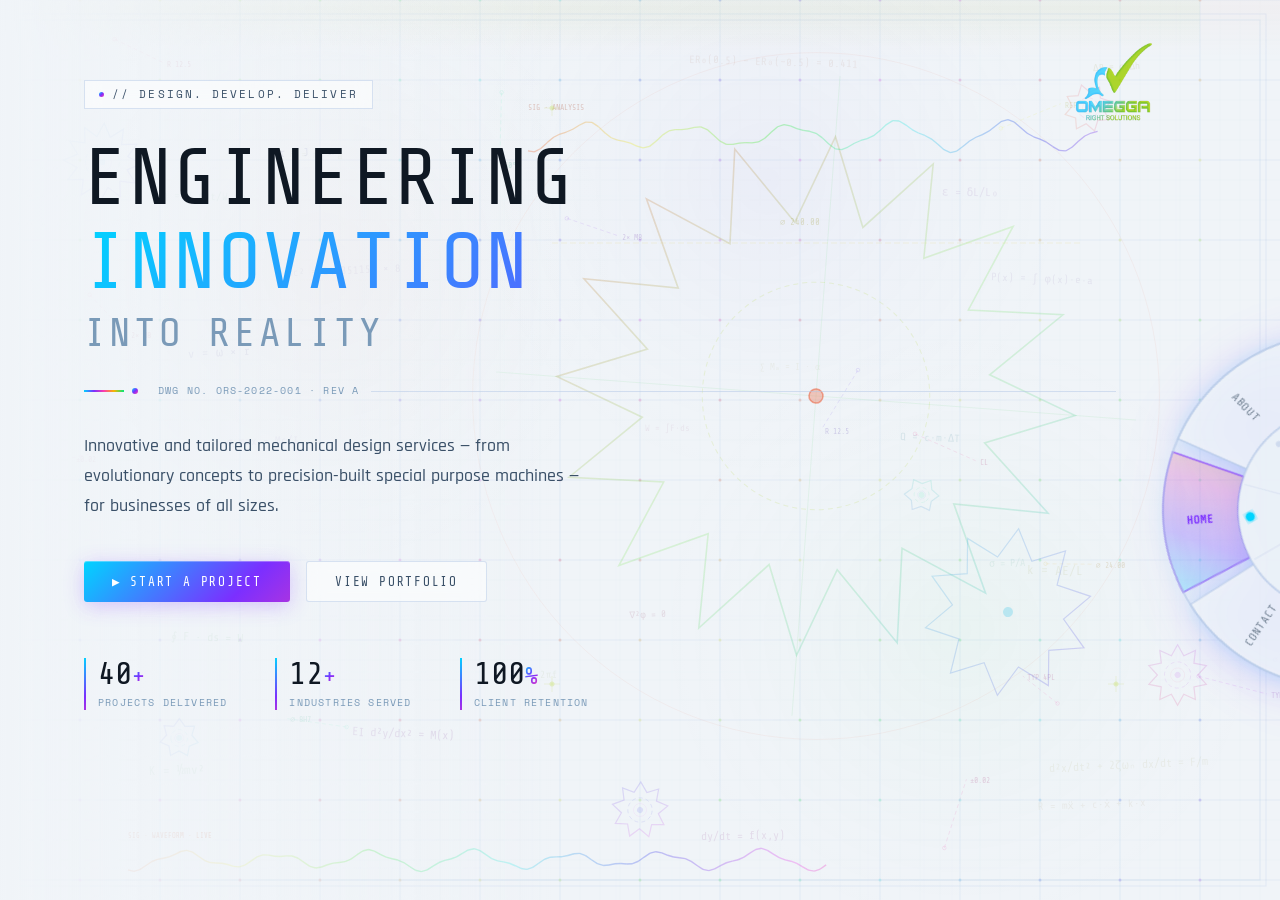
==== commit 638d2afd: "Update index.html" ====
--- a/index.html
+++ b/index.html
@@ -40,7 +40,10 @@
   "addressCountry":"IN"
   }
 
-  "areaServed":"Worldwide"
+    "areaServed":{
+    "@type":"Country",
+    "name":"India"
+    }
 
   "openingHours":[
   "Mo-Sa 08:00-17:00",
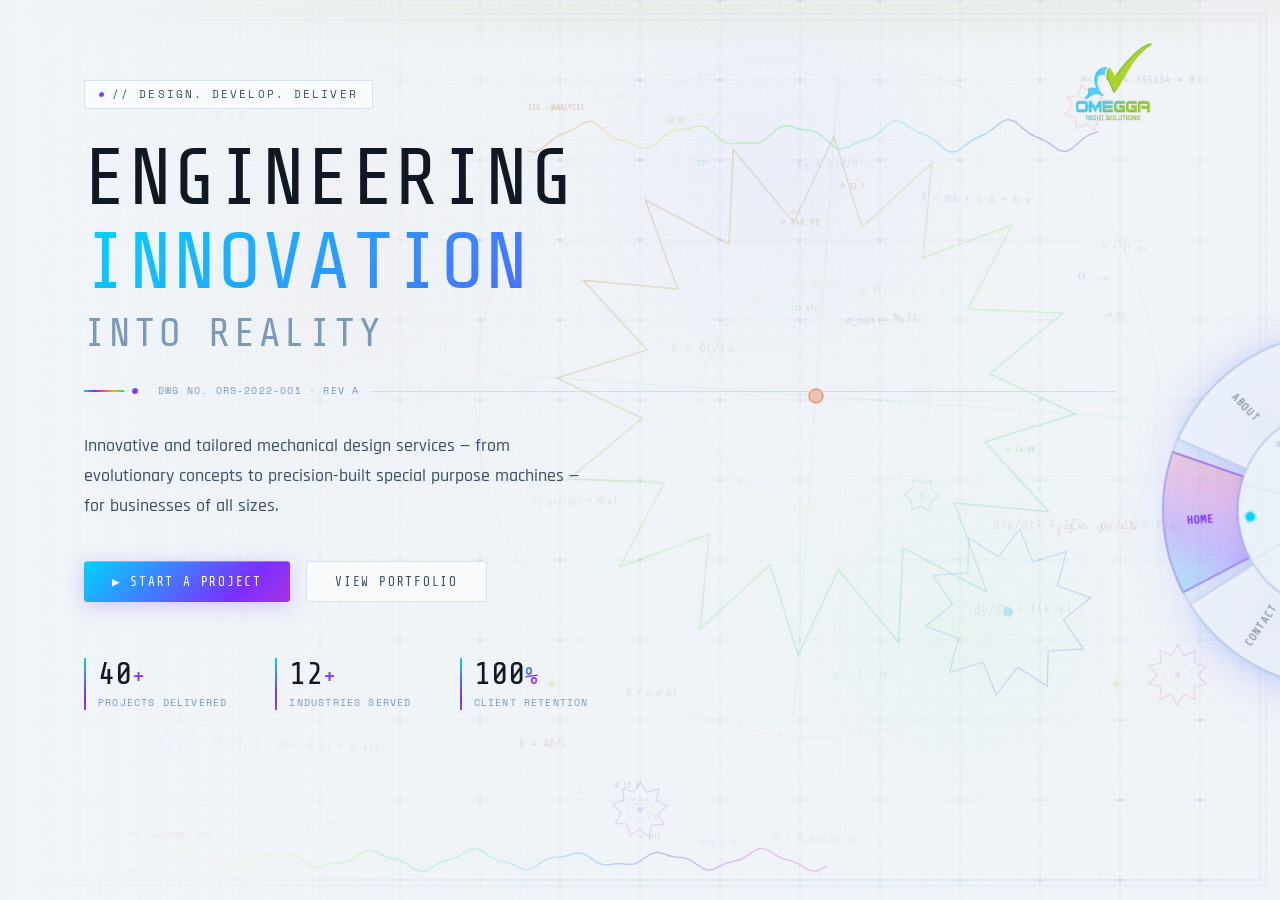
==== commit 435148b0: "Update index.html" ====
--- a/index.html
+++ b/index.html
@@ -38,21 +38,18 @@
   "addressRegion":"Tamil Nadu",
   "postalCode":"641107",
   "addressCountry":"IN"
-  }
-
-    "areaServed":{
-    "@type":"Country",
-    "name":"India"
-    }
+  },
+
+  "areaServed":"Worldwide",
 
   "openingHours":[
   "Mo-Sa 08:00-17:00",
-  ]
+  ],
 
   "founder":{
   "@type":"Person",
   "name":"Hariharan J"
-  }
+  },
 
   "contactPoint":{
   "@type":"ContactPoint",
@@ -62,11 +59,12 @@
       "English",
       "Tamil"
   ]
-  }
+  },
 
   "sameAs": [
     "https://www.instagram.com/omegga_right_solutions?igsh=MXI5MWpsc2owOGllcg=="
-  ]
+  ],
+  
   "hasOfferCatalog":{
     "@type":"OfferCatalog",
     "name":"Engineering Services",
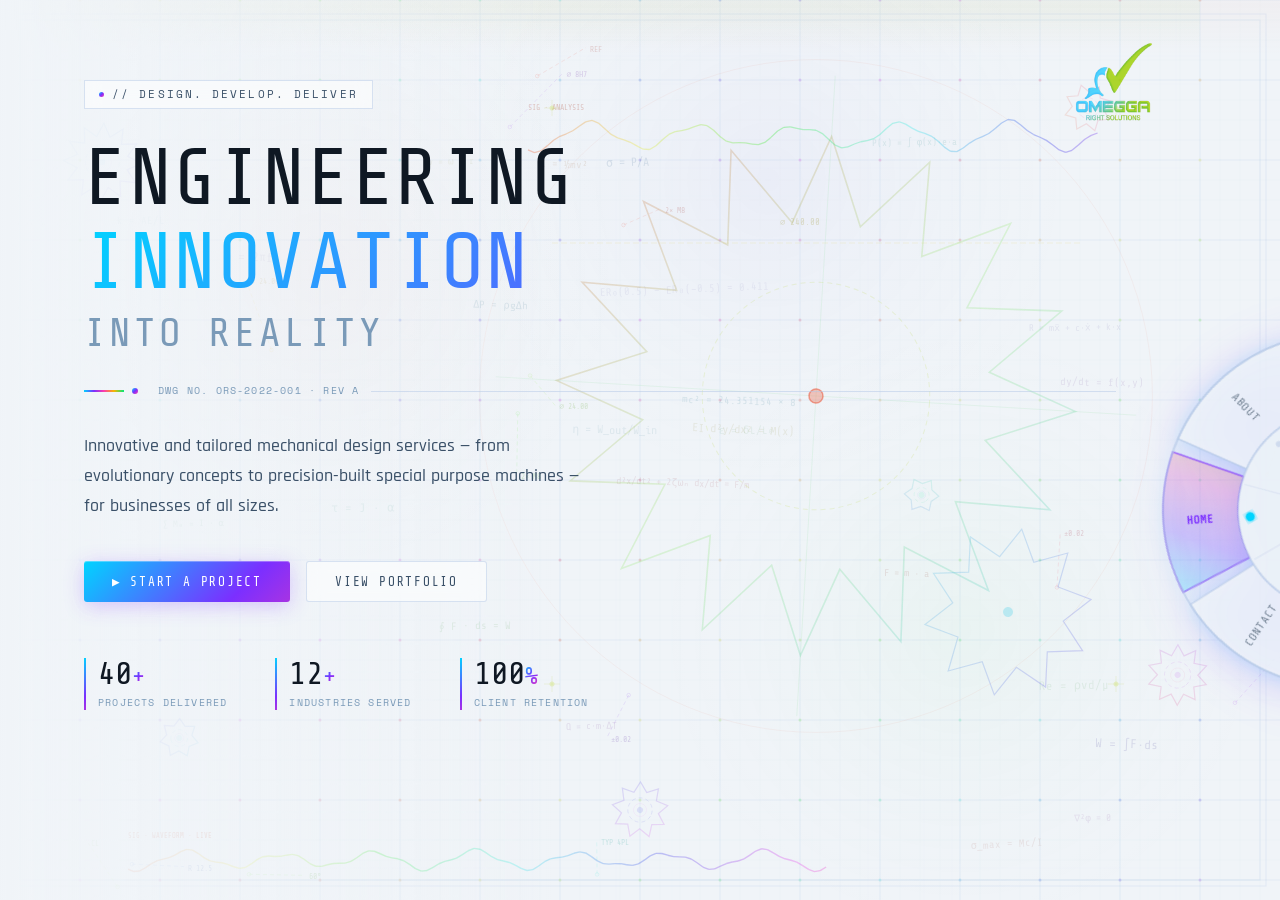
==== commit f2f28cea: "Update index.html" ====
--- a/index.html
+++ b/index.html
@@ -16,90 +16,82 @@
 {
   "@context": "https://schema.org",
   "@type": "ProfessionalService",
-
   "name": "Omegga Right Solutions",
-
   "url": "https://omegga-rs.vercel.app",
-
   "logo": "https://omegga-rs.vercel.app/Images/Logo.png",
-
   "image": "https://omegga-rs.vercel.app/Images/Logo.png",
-
   "description": "Omegga Right Solutions provides product design, CAD modelling, industrial automation, special purpose machine design, reverse engineering and engineering consultancy.",
-
   "telephone": "+91-8667512745",
-
   "email": "omegga.rightsolutions@gmail.com",
 
-  "address":{
-  "@type":"PostalAddress",
-  "streetAddress":"1/229A, Vellanaipatti Road, Kamalam Nagar, Kovilpalayam, Kallipalayam",
-  "addressLocality":"Coimbatore",
-  "addressRegion":"Tamil Nadu",
-  "postalCode":"641107",
-  "addressCountry":"IN"
+  "address": {
+    "@type": "PostalAddress",
+    "streetAddress": "1/229A, Vellanaipatti Road, Kamalam Nagar, Kovilpalayam, Kallipalayam",
+    "addressLocality": "Coimbatore",
+    "addressRegion": "Tamil Nadu",
+    "postalCode": "641107",
+    "addressCountry": "IN"
   },
 
   "areaServed":"Worldwide",
 
-  "openingHours":[
-  "Mo-Sa 08:00-17:00",
+  "openingHours": [
+    "Mo-Sa 08:00-17:00"
   ],
 
-  "founder":{
-  "@type":"Person",
-  "name":"Hariharan J"
+  "founder": {
+    "@type": "Person",
+    "name": "Hariharan J"
   },
 
-  "contactPoint":{
-  "@type":"ContactPoint",
-  "telephone":"+91-8667512745",
-  "contactType":"customer support",
-  "availableLanguage":[
+  "contactPoint": {
+    "@type": "ContactPoint",
+    "telephone": "+91-8667512745",
+    "contactType": "customer support",
+    "availableLanguage": [
       "English",
       "Tamil"
-  ]
+    ]
   },
 
   "sameAs": [
     "https://www.instagram.com/omegga_right_solutions?igsh=MXI5MWpsc2owOGllcg=="
   ],
-  
-  "hasOfferCatalog":{
-    "@type":"OfferCatalog",
-    "name":"Engineering Services",
-    "itemListElement":[
+
+  "hasOfferCatalog": {
+    "@type": "OfferCatalog",
+    "name": "Engineering Services",
+    "itemListElement": [
       {
-        "@type":"Offer",
-        "itemOffered":{
-          "@type":"Service",
-          "name":"Product Design"
+        "@type": "Offer",
+        "itemOffered": {
+          "@type": "Service",
+          "name": "Product Design"
         }
       },
       {
-        "@type":"Offer",
-        "itemOffered":{
-          "@type":"Service",
-          "name":"Industrial Automation"
+        "@type": "Offer",
+        "itemOffered": {
+          "@type": "Service",
+          "name": "Industrial Automation"
         }
       },
       {
-        "@type":"Offer",
-        "itemOffered":{
-          "@type":"Service",
-          "name":"Special Purpose Machine Design"
+        "@type": "Offer",
+        "itemOffered": {
+          "@type": "Service",
+          "name": "Special Purpose Machine Design"
         }
       },
       {
-        "@type":"Offer",
-        "itemOffered":{
-          "@type":"Service",
-          "name":"Reverse Engineering"
+        "@type": "Offer",
+        "itemOffered": {
+          "@type": "Service",
+          "name": "Reverse Engineering"
         }
       }
     ]
   }
-
 }
 </script>
 </head>
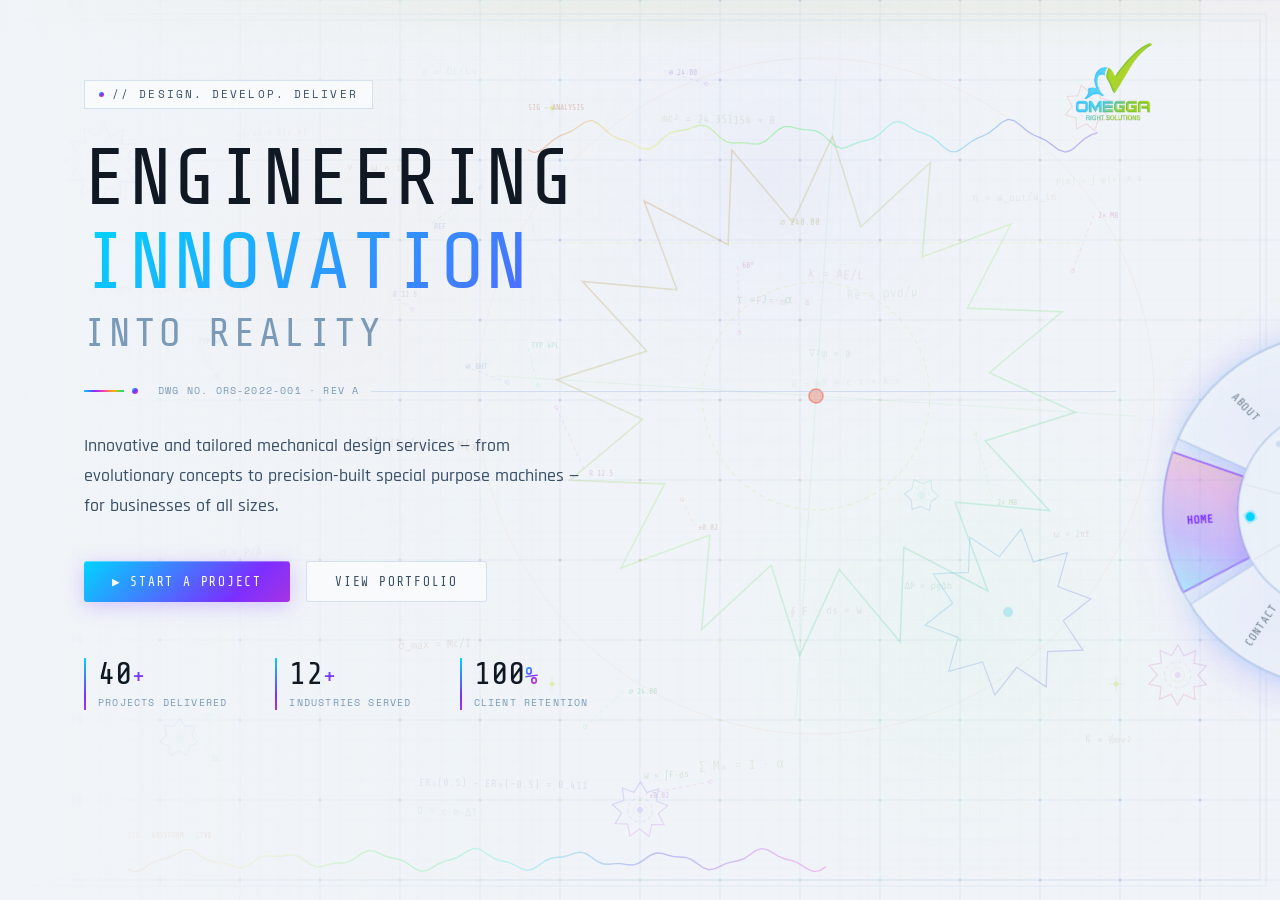
==== commit 4b3d984f: "Update index.html" ====
--- a/index.html
+++ b/index.html
@@ -16,13 +16,26 @@
 {
   "@context": "https://schema.org",
   "@type": "ProfessionalService",
+  "@id": "https://omegga-rs.vercel.app/#organization",
+
   "name": "Omegga Right Solutions",
-  "url": "https://omegga-rs.vercel.app",
+  "url": "https://omegga-rs.vercel.app/",
   "logo": "https://omegga-rs.vercel.app/Images/Logo.png",
   "image": "https://omegga-rs.vercel.app/Images/Logo.png",
-  "description": "Omegga Right Solutions provides product design, CAD modelling, industrial automation, special purpose machine design, reverse engineering and engineering consultancy.",
+
+  "description": "Omegga Right Solutions provides product design, CAD modelling, industrial automation, special purpose machine design, reverse engineering, engineering consultancy, manufacturing support and product development services.",
+
   "telephone": "+91-8667512745",
   "email": "omegga.rightsolutions@gmail.com",
+
+  "priceRange": "₹₹",
+
+  "foundingDate": "2025",
+
+  "brand": {
+    "@type": "Brand",
+    "name": "Omegga Right Solutions"
+  },
 
   "address": {
     "@type": "PostalAddress",
@@ -33,10 +46,44 @@
     "addressCountry": "IN"
   },
 
-  "areaServed":"Worldwide",
+  "geo": {
+    "@type": "GeoCoordinates",
+    "latitude": "11.1640",
+    "longitude": "77.0140"
+  },
+
+  "areaServed": {
+    "@type": "Place",
+    "name": "Worldwide"
+  },
 
   "openingHours": [
     "Mo-Sa 08:00-17:00"
+  ],
+
+  "serviceType": [
+    "Product Design",
+    "Industrial Design",
+    "CAD Modelling",
+    "Mechanical Engineering",
+    "Industrial Automation",
+    "Special Purpose Machine Design",
+    "Reverse Engineering",
+    "Engineering Consultancy",
+    "Manufacturing Support"
+  ],
+
+  "keywords": [
+    "Product Design",
+    "Industrial Design",
+    "CAD Design",
+    "Mechanical Design",
+    "Machine Design",
+    "Industrial Automation",
+    "SPM Design",
+    "Reverse Engineering",
+    "Engineering Consultancy",
+    "Manufacturing Support"
   ],
 
   "founder": {
@@ -47,7 +94,8 @@
   "contactPoint": {
     "@type": "ContactPoint",
     "telephone": "+91-8667512745",
-    "contactType": "customer support",
+    "contactType": "Customer Support",
+    "areaServed": "Worldwide",
     "availableLanguage": [
       "English",
       "Tamil"
@@ -67,6 +115,13 @@
         "itemOffered": {
           "@type": "Service",
           "name": "Product Design"
+        }
+      },
+      {
+        "@type": "Offer",
+        "itemOffered": {
+          "@type": "Service",
+          "name": "CAD Modelling"
         }
       },
       {
@@ -88,6 +143,13 @@
         "itemOffered": {
           "@type": "Service",
           "name": "Reverse Engineering"
+        }
+      },
+      {
+        "@type": "Offer",
+        "itemOffered": {
+          "@type": "Service",
+          "name": "Engineering Consultancy"
         }
       }
     ]
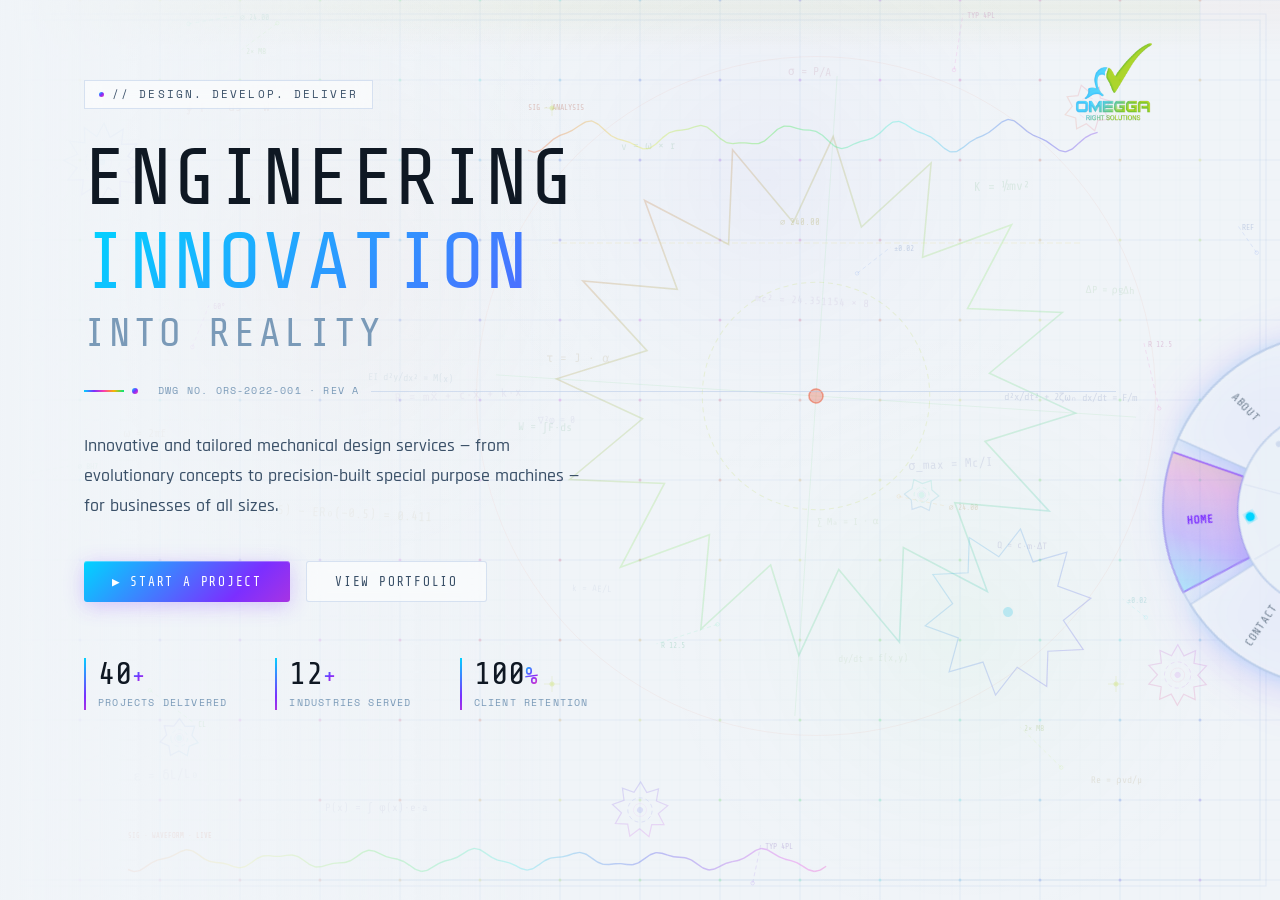
==== commit 8fd54514: "Update index.html" ====
--- a/index.html
+++ b/index.html
@@ -59,18 +59,6 @@
 
   "openingHours": [
     "Mo-Sa 08:00-17:00"
-  ],
-
-  "serviceType": [
-    "Product Design",
-    "Industrial Design",
-    "CAD Modelling",
-    "Mechanical Engineering",
-    "Industrial Automation",
-    "Special Purpose Machine Design",
-    "Reverse Engineering",
-    "Engineering Consultancy",
-    "Manufacturing Support"
   ],
 
   "keywords": [
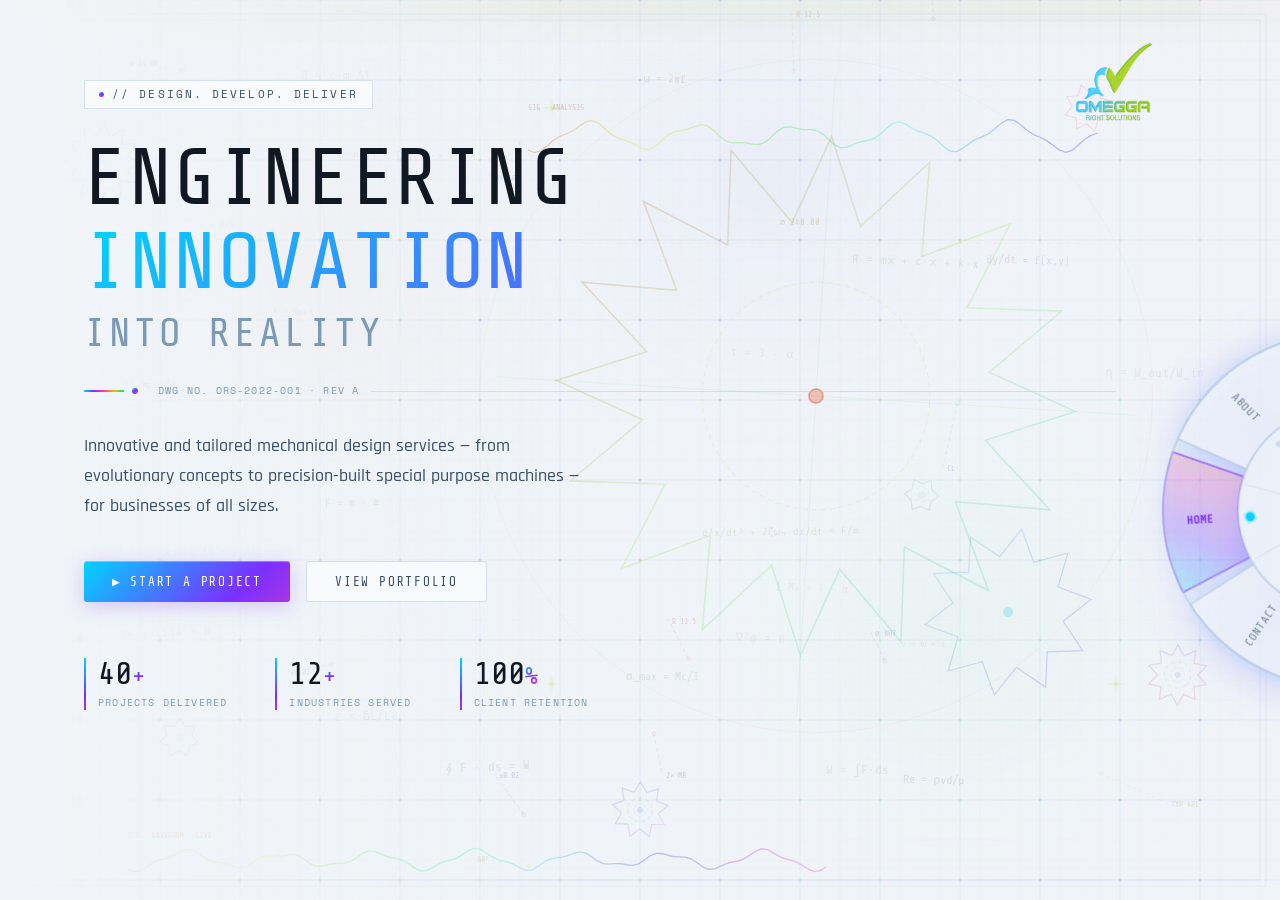
==== commit efa377a4: "Update index.html" ====
--- a/index.html
+++ b/index.html
@@ -10,6 +10,12 @@
 <meta name="keywords" content="Product Design, CAD Design, SolidWorks, Industrial Automation, SPM Design, Mechanical Design, Reverse Engineering, Engineering Consultancy, Omegga Right Solutions, Coimbatore">
 <meta name="author" content="Omegga Right Solutions">
 <meta name="robots" content="index,follow">
+<meta property="og:type" content="website">
+<meta property="og:title" content="Omegga Right Solutions | Product Design & Industrial Automation">
+<meta property="og:description" content="Product Design, CAD Modelling, Industrial Automation, Reverse Engineering and Engineering Consultancy.">
+<meta property="og:url" content="https://omegga-rs.vercel.app/">
+<meta property="og:image" content="https://omegga-rs.vercel.app/Images/Logo.png">
+<link rel="canonical" href="https://omegga-rs.vercel.app/">
 <link rel="stylesheet" href="style.css">
 <link href="https://fonts.googleapis.com/css2?family=Share+Tech+Mono&family=Rajdhani:wght@400;500;600;700&family=Space+Mono:wght@400;700&display=swap" rel="stylesheet">
 <script type="application/ld+json">
